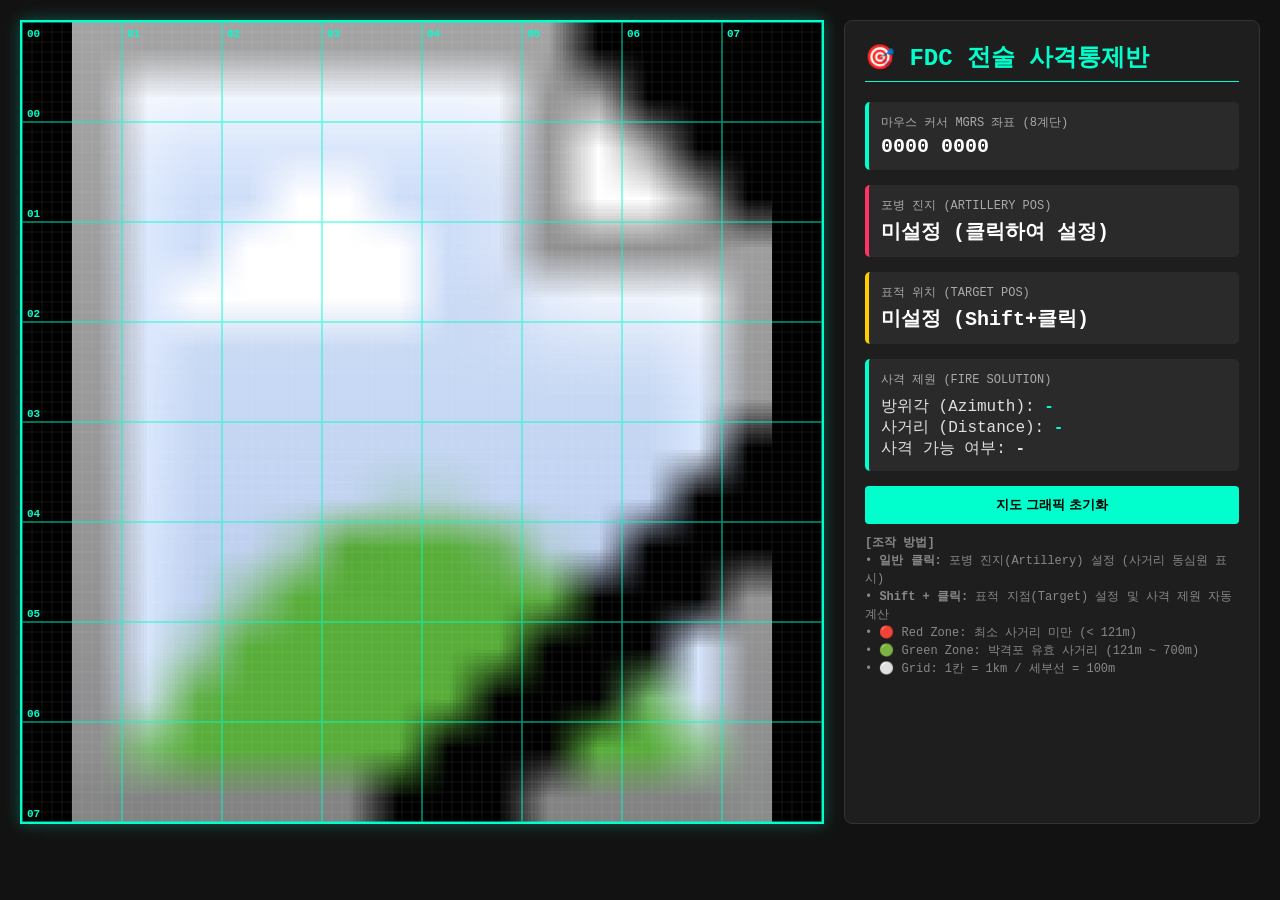
==== alg.html @ 7e111dda "Create alg.html" ====
<!DOCTYPE html>
<html lang="ko">
<head>
    <meta charset="UTF-8">
    <title>에란겔 MGRS 정밀 전술지도 (FDC / FO)</title>
    <style>
        body {
            margin: 0;
            padding: 20px;
            background-color: #121212;
            color: #e0e0e0;
            font-family: 'Consolas', 'Courier New', monospace;
            display: flex;
            gap: 20px;
        }
        #map-container {
            position: relative;
            width: 800px;
            height: 800px;
            border: 2px solid #00ffcc;
            box-shadow: 0 0 15px rgba(0, 255, 204, 0.3);
            background-color: #000;
        }
        svg {
            width: 100%;
            height: 100%;
            cursor: crosshair;
        }
        #panel {
            flex: 1;
            background: #1e1e1e;
            padding: 20px;
            border-radius: 8px;
            border: 1px solid #333;
            max-width: 400px;
        }
        h2 { color: #00ffcc; border-bottom: 1px solid #00ffcc; padding-bottom: 8px; margin-top: 0; }
        .data-box {
            background: #2a2a2a;
            padding: 12px;
            border-radius: 5px;
            margin-bottom: 15px;
            border-left: 4px solid #00ffcc;
        }
        .data-title { font-size: 12px; color: #aaa; text-transform: uppercase; }
        .data-value { font-size: 20px; font-weight: bold; color: #fff; margin-top: 4px; }
        .btn {
            background: #00ffcc;
            color: #000;
            border: none;
            padding: 10px 15px;
            font-weight: bold;
            cursor: pointer;
            width: 100%;
            border-radius: 4px;
            margin-bottom: 10px;
        }
        .btn:hover { background: #00cca3; }
        .instruction { font-size: 12px; color: #888; line-height: 1.5; }
    </style>
</head>
<body>

<div id="map-container">
    <svg id="tactical-map" viewBox="0 0 800 800" xmlns="http://www.w3.org/2000/svg">
        <!-- Background Image -->
        <image href="https://raw.githubusercontent.com/pubg/developer-assets/master/assets/maps/Erangel_Main_High_Res.png" width="800" height="800"/>

        <!-- 100m Sub-Grid (Minor) -->
        <g id="sub-grid" stroke="rgba(255, 255, 255, 0.15)" stroke-width="0.5">
            <!-- Dynamically populated or statically layered -->
        </g>

        <!-- 1km Major Grid (MGRS) -->
        <g id="major-grid" stroke="#00ffcc" stroke-width="1.5" opacity="0.6"></g>

        <!-- Labels (MGRS Axes) -->
        <g id="grid-labels" fill="#00ffcc" font-size="11" font-weight="bold"></g>

        <!-- Overlay Graphics (Mortar Ranges & Targets) -->
        <g id="artillery-layer"></g>
    </svg>
</div>

<div id="panel">
    <h2>🎯 FDC 전술 사격통제반</h2>
    
    <div class="data-box">
        <div class="data-title">마우스 커서 MGRS 좌표 (8계단)</div>
        <div class="data-value" id="cursor-mgrs">0000 0000</div>
    </div>

    <div class="data-box" style="border-left-color: #ff3366;">
        <div class="data-title">포병 진지 (Artillery Pos)</div>
        <div class="data-value" id="art-pos">미설정 (클릭하여 설정)</div>
    </div>

    <div class="data-box" style="border-left-color: #ffcc00;">
        <div class="data-title">표적 위치 (Target Pos)</div>
        <div class="data-value" id="target-pos">미설정 (Shift+클릭)</div>
    </div>

    <div class="data-box" style="border-left-color: #00ffcc;">
        <div class="data-title">사격 제원 (FIRE SOLUTION)</div>
        <div style="margin-top: 8px;">
            <div>방위각 (Azimuth): <span id="fire-azimuth" style="color:#00ffcc; font-weight:bold;">-</span></div>
            <div>사거리 (Distance): <span id="fire-dist" style="color:#00ffcc; font-weight:bold;">-</span></div>
            <div>사격 가능 여부: <span id="fire-status" style="font-weight:bold;">-</span></div>
        </div>
    </div>

    <button class="btn" onclick="resetMap()">지도 그래픽 초기화</button>

    <div class="instruction">
        <b>[조작 방법]</b><br>
        • <b>일반 클릭:</b> 포병 진지(Artillery) 설정 (사거리 동심원 표시)<br>
        • <b>Shift + 클릭:</b> 표적 지점(Target) 설정 및 사격 제원 자동 계산<br>
        • 🔴 Red Zone: 최소 사거리 미만 (< 121m)<br>
        • 🟢 Green Zone: 박격포 유효 사거리 (121m ~ 700m)<br>
        • ⚪ Grid: 1칸 = 1km / 세부선 = 100m
    </div>
</div>

<script>
    const svg = document.getElementById('tactical-map');
    const majorGrid = document.getElementById('major-grid');
    const subGrid = document.getElementById('sub-grid');
    const gridLabels = document.getElementById('grid-labels');
    const artLayer = document.getElementById('artillery-layer');

    let artPoint = null; // {x, y, mgrs}
    let targetPoint = null;

    // 1. Grid Rendering
    function initGrid() {
        // Sub-grid (100m = 10px)
        for (let i = 0; i <= 800; i += 10) {
            if (i % 100 !== 0) {
                subGrid.innerHTML += `<line x1="${i}" y1="0" x2="${i}" y2="800" />`;
                subGrid.innerHTML += `<line x1="0" y1="${i}" x2="800" y2="${i}" />`;
            }
        }

        // Major-grid (1km = 100px)
        for (let i = 0; i <= 800; i += 100) {
            majorGrid.innerHTML += `<line x1="${i}" y1="0" x2="${i}" y2="800" />`;
            majorGrid.innerHTML += `<line x1="0" y1="${i}" x2="800" y2="${i}" />`;
            
            // Labels
            let val = (i / 100).toString().padStart(2, '0');
            if (i < 800) {
                gridLabels.innerHTML += `<text x="${i + 5}" y="15">${val}</text>`;
                gridLabels.innerHTML += `<text x="5" y="${i + 95}">${val}</text>`;
            }
        }
    }

    // 2. Coordinate Conversion (Pixel to MGRS 8-digit)
    function pxToMGRS(x, y) {
        // 800px = 8000m -> 1px = 10m
        let easting = Math.floor(x * 10).toString().padStart(4, '0');
        // SVG Y is top-down, MGRS Y is bottom-up
        let northing = Math.floor((800 - y) * 10).toString().padStart(4, '0');
        return `${easting} ${northing}`;
    }

    // Mouse Move Event
    svg.addEventListener('mousemove', (e) => {
        const rect = svg.getBoundingClientRect();
        const x = (e.clientX - rect.left) * (800 / rect.width);
        const y = (e.clientY - rect.top) * (800 / rect.height);
        document.getElementById('cursor-mgrs').innerText = pxToMGRS(x, y);
    });

    // Click Event
    svg.addEventListener('click', (e) => {
        const rect = svg.getBoundingClientRect();
        const x = (e.clientX - rect.left) * (800 / rect.width);
        const y = (e.clientY - rect.top) * (800 / rect.height);

        if (e.shiftKey) {
            // Set Target
            targetPoint = { x, y, mgrs: pxToMGRS(x, y) };
            document.getElementById('target-pos').innerText = targetPoint.mgrs;
        } else {
            // Set Artillery
            artPoint = { x, y, mgrs: pxToMGRS(x, y) };
            document.getElementById('art-pos').innerText = artPoint.mgrs;
        }
        updateGraphics();
    });

    // Render Artillery Range & Fire Solution
    function updateGraphics() {
        artLayer.innerHTML = '';

        if (artPoint) {
            // Min Range (121m = 12.1px)
            artLayer.innerHTML += `<circle cx="${artPoint.x}" cy="${artPoint.y}" r="12.1" fill="rgba(255, 0, 0, 0.2)" stroke="red" stroke-width="1"/>`;
            // Max Range (700m = 70px)
            artLayer.innerHTML += `<circle cx="${artPoint.x}" cy="${artPoint.y}" r="70" fill="rgba(0, 255, 204, 0.1)" stroke="#00ffcc" stroke-width="1.5" stroke-dasharray="4,4"/>`;
            // Pos Marker
            artLayer.innerHTML += `<circle cx="${artPoint.x}" cy="${artPoint.y}" r="4" fill="#ff3366"/>`;
        }

        if (targetPoint) {
            artLayer.innerHTML += `<circle cx="${targetPoint.x}" cy="${targetPoint.y}" r="4" fill="#ffcc00"/>`;
        }

        if (artPoint && targetPoint) {
            // Line
            artLayer.innerHTML += `<line x1="${artPoint.x}" y1="${artPoint.y}" x2="${targetPoint.x}" y2="${targetPoint.y}" stroke="#ffcc00" stroke-width="1.5"/>`;

            // Calculate Distance and Azimuth
            let dx = (targetPoint.x - artPoint.x) * 10; // in meters
            let dy = (artPoint.y - targetPoint.y) * 10; // in meters (y inverted)

            let dist = Math.sqrt(dx * dx + dy * dy);
            let angle = Math.atan2(dx, dy) * (180 / Math.PI);
            if (angle < 0) angle += 360;

            document.getElementById('fire-azimuth').innerText = `${angle.toFixed(1)}°`;
            document.getElementById('fire-dist').innerText = `${dist.toFixed(0)}m`;

            let statusEle = document.getElementById('fire-status');
            if (dist < 121) {
                statusEle.innerText = "❌ 사거리 미달 (121m 미만)";
                statusEle.style.color = "red";
            } else if (dist > 700) {
                statusEle.innerText = "❌ 사거리 초과 (700m 초과)";
                statusEle.style.color = "red";
            } else {
                statusEle.innerText = "✅ 사격 가능 (IN RANGE)";
                statusEle.style.color = "#00ffcc";
            }
        }
    }

    function resetMap() {
        artPoint = null;
        targetPoint = null;
        artLayer.innerHTML = '';
        document.getElementById('art-pos').innerText = "미설정 (클릭하여 설정)";
        document.getElementById('target-pos').innerText = "미설정 (Shift+클릭)";
        document.getElementById('fire-azimuth').innerText = "-";
        document.getElementById('fire-dist').innerText = "-";
        document.getElementById('fire-status').innerText = "-";
    }

    initGrid();
</script>
</body>
</html>
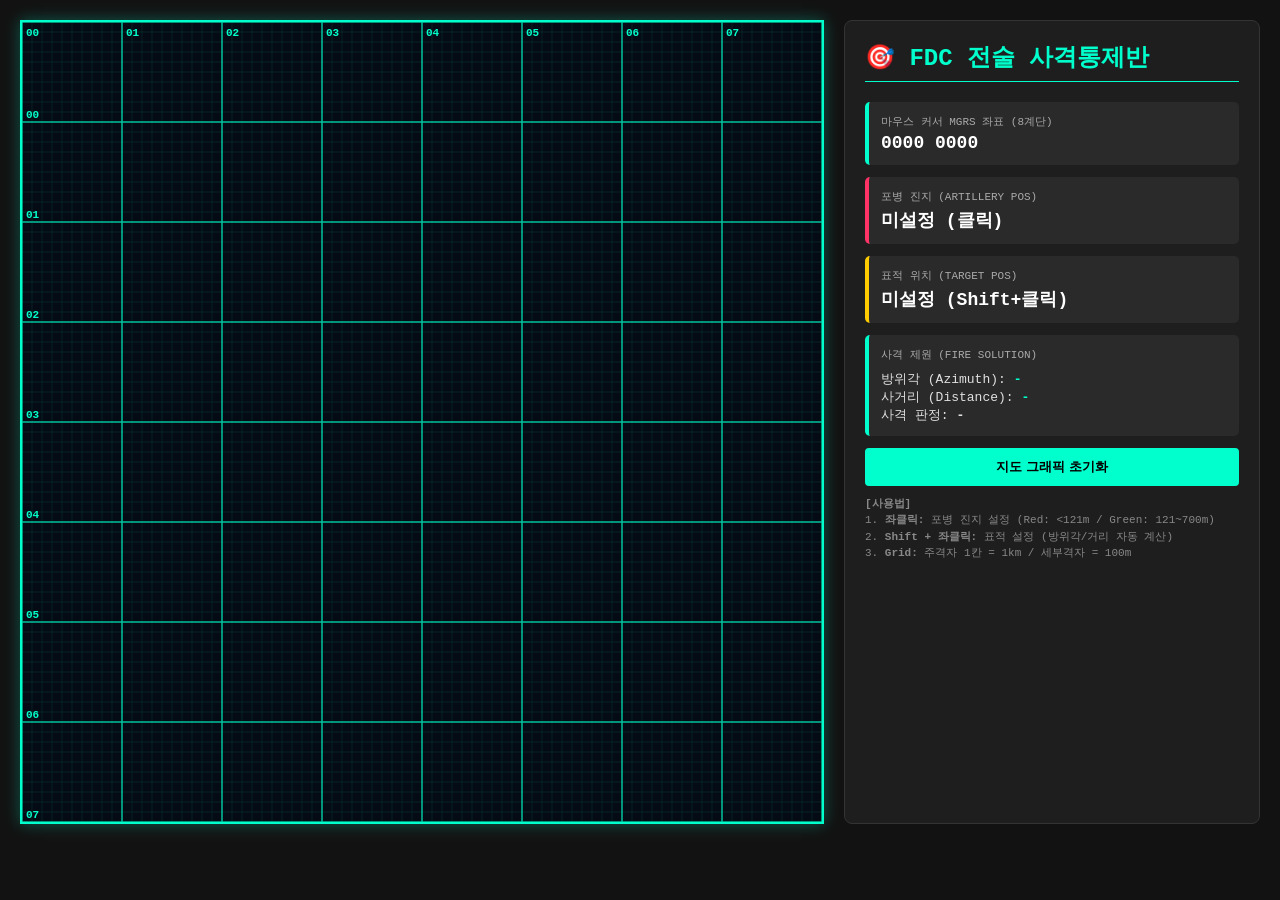
==== commit c5c3f058: "Update alg.html" ====
--- a/alg.html
+++ b/alg.html
@@ -19,7 +19,7 @@
             height: 800px;
             border: 2px solid #00ffcc;
             box-shadow: 0 0 15px rgba(0, 255, 204, 0.3);
-            background-color: #000;
+            background-color: #050b14;
         }
         svg {
             width: 100%;
@@ -39,11 +39,11 @@
             background: #2a2a2a;
             padding: 12px;
             border-radius: 5px;
-            margin-bottom: 15px;
+            margin-bottom: 12px;
             border-left: 4px solid #00ffcc;
         }
-        .data-title { font-size: 12px; color: #aaa; text-transform: uppercase; }
-        .data-value { font-size: 20px; font-weight: bold; color: #fff; margin-top: 4px; }
+        .data-title { font-size: 11px; color: #aaa; text-transform: uppercase; }
+        .data-value { font-size: 18px; font-weight: bold; color: #fff; margin-top: 4px; }
         .btn {
             background: #00ffcc;
             color: #000;
@@ -56,23 +56,21 @@
             margin-bottom: 10px;
         }
         .btn:hover { background: #00cca3; }
-        .instruction { font-size: 12px; color: #888; line-height: 1.5; }
+        .instruction { font-size: 11px; color: #888; line-height: 1.5; }
     </style>
 </head>
 <body>
 
 <div id="map-container">
     <svg id="tactical-map" viewBox="0 0 800 800" xmlns="http://www.w3.org/2000/svg">
-        <!-- Background Image -->
-        <image href="https://raw.githubusercontent.com/pubg/developer-assets/master/assets/maps/Erangel_Main_High_Res.png" width="800" height="800"/>
+        <!-- Direct High-Res Image Link -->
+        <image id="map-bg" href="https://i.namu.wiki/i/f6asAE-P2PFd6mjvkf4CsiHL124RyIB_GQGpdx5ji2eDI76JdxanQFujfTbrmp_6bkreEaMmOYPs2eShzTc8Fm5RllnZkVIzFEafrcjRE25VPxr7o76OiceMLHmypetDL50Q7qf6E-73jv4fs2tRjw.webp" width="800" height="800" preserveAspectRatio="none"/>
 
         <!-- 100m Sub-Grid (Minor) -->
-        <g id="sub-grid" stroke="rgba(255, 255, 255, 0.15)" stroke-width="0.5">
-            <!-- Dynamically populated or statically layered -->
-        </g>
+        <g id="sub-grid" stroke="rgba(0, 255, 204, 0.18)" stroke-width="0.5"></g>
 
         <!-- 1km Major Grid (MGRS) -->
-        <g id="major-grid" stroke="#00ffcc" stroke-width="1.5" opacity="0.6"></g>
+        <g id="major-grid" stroke="#00ffcc" stroke-width="1.5" opacity="0.75"></g>
 
         <!-- Labels (MGRS Axes) -->
         <g id="grid-labels" fill="#00ffcc" font-size="11" font-weight="bold"></g>
@@ -84,7 +82,7 @@
 
 <div id="panel">
     <h2>🎯 FDC 전술 사격통제반</h2>
-    
+
     <div class="data-box">
         <div class="data-title">마우스 커서 MGRS 좌표 (8계단)</div>
         <div class="data-value" id="cursor-mgrs">0000 0000</div>
@@ -92,7 +90,7 @@
 
     <div class="data-box" style="border-left-color: #ff3366;">
         <div class="data-title">포병 진지 (Artillery Pos)</div>
-        <div class="data-value" id="art-pos">미설정 (클릭하여 설정)</div>
+        <div class="data-value" id="art-pos">미설정 (클릭)</div>
     </div>
 
     <div class="data-box" style="border-left-color: #ffcc00;">
@@ -102,22 +100,20 @@
 
     <div class="data-box" style="border-left-color: #00ffcc;">
         <div class="data-title">사격 제원 (FIRE SOLUTION)</div>
-        <div style="margin-top: 8px;">
+        <div style="margin-top: 8px; font-size: 13px;">
             <div>방위각 (Azimuth): <span id="fire-azimuth" style="color:#00ffcc; font-weight:bold;">-</span></div>
             <div>사거리 (Distance): <span id="fire-dist" style="color:#00ffcc; font-weight:bold;">-</span></div>
-            <div>사격 가능 여부: <span id="fire-status" style="font-weight:bold;">-</span></div>
+            <div>사격 판정: <span id="fire-status" style="font-weight:bold;">-</span></div>
         </div>
     </div>
 
     <button class="btn" onclick="resetMap()">지도 그래픽 초기화</button>
 
     <div class="instruction">
-        <b>[조작 방법]</b><br>
-        • <b>일반 클릭:</b> 포병 진지(Artillery) 설정 (사거리 동심원 표시)<br>
-        • <b>Shift + 클릭:</b> 표적 지점(Target) 설정 및 사격 제원 자동 계산<br>
-        • 🔴 Red Zone: 최소 사거리 미만 (< 121m)<br>
-        • 🟢 Green Zone: 박격포 유효 사거리 (121m ~ 700m)<br>
-        • ⚪ Grid: 1칸 = 1km / 세부선 = 100m
+        <b>[사용법]</b><br>
+        1. <b>좌클릭:</b> 포병 진지 설정 (Red: <121m / Green: 121~700m)<br>
+        2. <b>Shift + 좌클릭:</b> 표적 설정 (방위각/거리 자동 계산)<br>
+        3. <b>Grid:</b> 주격자 1칸 = 1km / 세부격자 = 100m
     </div>
 </div>
 
@@ -128,43 +124,45 @@
     const gridLabels = document.getElementById('grid-labels');
     const artLayer = document.getElementById('artillery-layer');
 
-    let artPoint = null; // {x, y, mgrs}
+    let artPoint = null;
     let targetPoint = null;
 
-    // 1. Grid Rendering
+    // Grid Rendering
     function initGrid() {
+        let subHtml = '';
+        let majorHtml = '';
+        let labelHtml = '';
+
         // Sub-grid (100m = 10px)
         for (let i = 0; i <= 800; i += 10) {
             if (i % 100 !== 0) {
-                subGrid.innerHTML += `<line x1="${i}" y1="0" x2="${i}" y2="800" />`;
-                subGrid.innerHTML += `<line x1="0" y1="${i}" x2="800" y2="${i}" />`;
+                subHtml += `<line x1="${i}" y1="0" x2="${i}" y2="800" />`;
+                subHtml += `<line x1="0" y1="${i}" x2="800" y2="${i}" />`;
             }
         }
+        subGrid.innerHTML = subHtml;
 
         // Major-grid (1km = 100px)
         for (let i = 0; i <= 800; i += 100) {
-            majorGrid.innerHTML += `<line x1="${i}" y1="0" x2="${i}" y2="800" />`;
-            majorGrid.innerHTML += `<line x1="0" y1="${i}" x2="800" y2="${i}" />`;
+            majorHtml += `<line x1="${i}" y1="0" x2="${i}" y2="800" />`;
+            majorHtml += `<line x1="0" y1="${i}" x2="800" y2="${i}" />`;
             
-            // Labels
             let val = (i / 100).toString().padStart(2, '0');
             if (i < 800) {
-                gridLabels.innerHTML += `<text x="${i + 5}" y="15">${val}</text>`;
-                gridLabels.innerHTML += `<text x="5" y="${i + 95}">${val}</text>`;
+                labelHtml += `<text x="${i + 4}" y="14">${val}</text>`;
+                labelHtml += `<text x="4" y="${i + 96}">${val}</text>`;
             }
         }
-    }
-
-    // 2. Coordinate Conversion (Pixel to MGRS 8-digit)
+        majorGrid.innerHTML = majorHtml;
+        gridLabels.innerHTML = labelHtml;
+    }
+
     function pxToMGRS(x, y) {
-        // 800px = 8000m -> 1px = 10m
         let easting = Math.floor(x * 10).toString().padStart(4, '0');
-        // SVG Y is top-down, MGRS Y is bottom-up
         let northing = Math.floor((800 - y) * 10).toString().padStart(4, '0');
         return `${easting} ${northing}`;
     }
 
-    // Mouse Move Event
     svg.addEventListener('mousemove', (e) => {
         const rect = svg.getBoundingClientRect();
         const x = (e.clientX - rect.left) * (800 / rect.width);
@@ -172,48 +170,42 @@
         document.getElementById('cursor-mgrs').innerText = pxToMGRS(x, y);
     });
 
-    // Click Event
     svg.addEventListener('click', (e) => {
         const rect = svg.getBoundingClientRect();
         const x = (e.clientX - rect.left) * (800 / rect.width);
         const y = (e.clientY - rect.top) * (800 / rect.height);
 
         if (e.shiftKey) {
-            // Set Target
             targetPoint = { x, y, mgrs: pxToMGRS(x, y) };
             document.getElementById('target-pos').innerText = targetPoint.mgrs;
         } else {
-            // Set Artillery
             artPoint = { x, y, mgrs: pxToMGRS(x, y) };
             document.getElementById('art-pos').innerText = artPoint.mgrs;
         }
         updateGraphics();
     });
 
-    // Render Artillery Range & Fire Solution
     function updateGraphics() {
-        artLayer.innerHTML = '';
+        let html = '';
 
         if (artPoint) {
-            // Min Range (121m = 12.1px)
-            artLayer.innerHTML += `<circle cx="${artPoint.x}" cy="${artPoint.y}" r="12.1" fill="rgba(255, 0, 0, 0.2)" stroke="red" stroke-width="1"/>`;
-            // Max Range (700m = 70px)
-            artLayer.innerHTML += `<circle cx="${artPoint.x}" cy="${artPoint.y}" r="70" fill="rgba(0, 255, 204, 0.1)" stroke="#00ffcc" stroke-width="1.5" stroke-dasharray="4,4"/>`;
-            // Pos Marker
-            artLayer.innerHTML += `<circle cx="${artPoint.x}" cy="${artPoint.y}" r="4" fill="#ff3366"/>`;
+            // 최소 사거리 121m = 12.1px
+            html += `<circle cx="${artPoint.x}" cy="${artPoint.y}" r="12.1" fill="rgba(255, 0, 0, 0.25)" stroke="red" stroke-width="1.5"/>`;
+            // 최대 사거리 700m = 70px
+            html += `<circle cx="${artPoint.x}" cy="${artPoint.y}" r="70" fill="rgba(0, 255, 204, 0.12)" stroke="#00ffcc" stroke-width="1.5" stroke-dasharray="4,4"/>`;
+            // 포병 마커
+            html += `<circle cx="${artPoint.x}" cy="${artPoint.y}" r="5" fill="#ff3366" stroke="#fff" stroke-width="1"/>`;
         }
 
         if (targetPoint) {
-            artLayer.innerHTML += `<circle cx="${targetPoint.x}" cy="${targetPoint.y}" r="4" fill="#ffcc00"/>`;
+            html += `<circle cx="${targetPoint.x}" cy="${targetPoint.y}" r="5" fill="#ffcc00" stroke="#fff" stroke-width="1"/>`;
         }
 
         if (artPoint && targetPoint) {
-            // Line
-            artLayer.innerHTML += `<line x1="${artPoint.x}" y1="${artPoint.y}" x2="${targetPoint.x}" y2="${targetPoint.y}" stroke="#ffcc00" stroke-width="1.5"/>`;
-
-            // Calculate Distance and Azimuth
-            let dx = (targetPoint.x - artPoint.x) * 10; // in meters
-            let dy = (artPoint.y - targetPoint.y) * 10; // in meters (y inverted)
+            html += `<line x1="${artPoint.x}" y1="${artPoint.y}" x2="${targetPoint.x}" y2="${targetPoint.y}" stroke="#ffcc00" stroke-width="2" stroke-dasharray="2,2"/>`;
+
+            let dx = (targetPoint.x - artPoint.x) * 10;
+            let dy = (artPoint.y - targetPoint.y) * 10;
 
             let dist = Math.sqrt(dx * dx + dy * dy);
             let angle = Math.atan2(dx, dy) * (180 / Math.PI);
@@ -224,23 +216,25 @@
 
             let statusEle = document.getElementById('fire-status');
             if (dist < 121) {
-                statusEle.innerText = "❌ 사거리 미달 (121m 미만)";
-                statusEle.style.color = "red";
+                statusEle.innerText = "❌ 사거리 미달 (< 121m)";
+                statusEle.style.color = "#ff4444";
             } else if (dist > 700) {
-                statusEle.innerText = "❌ 사거리 초과 (700m 초과)";
-                statusEle.style.color = "red";
+                statusEle.innerText = "❌ 사거리 초과 (> 700m)";
+                statusEle.style.color = "#ff4444";
             } else {
                 statusEle.innerText = "✅ 사격 가능 (IN RANGE)";
                 statusEle.style.color = "#00ffcc";
             }
         }
+
+        artLayer.innerHTML = html;
     }
 
     function resetMap() {
         artPoint = null;
         targetPoint = null;
         artLayer.innerHTML = '';
-        document.getElementById('art-pos').innerText = "미설정 (클릭하여 설정)";
+        document.getElementById('art-pos').innerText = "미설정 (클릭)";
         document.getElementById('target-pos').innerText = "미설정 (Shift+클릭)";
         document.getElementById('fire-azimuth').innerText = "-";
         document.getElementById('fire-dist').innerText = "-";
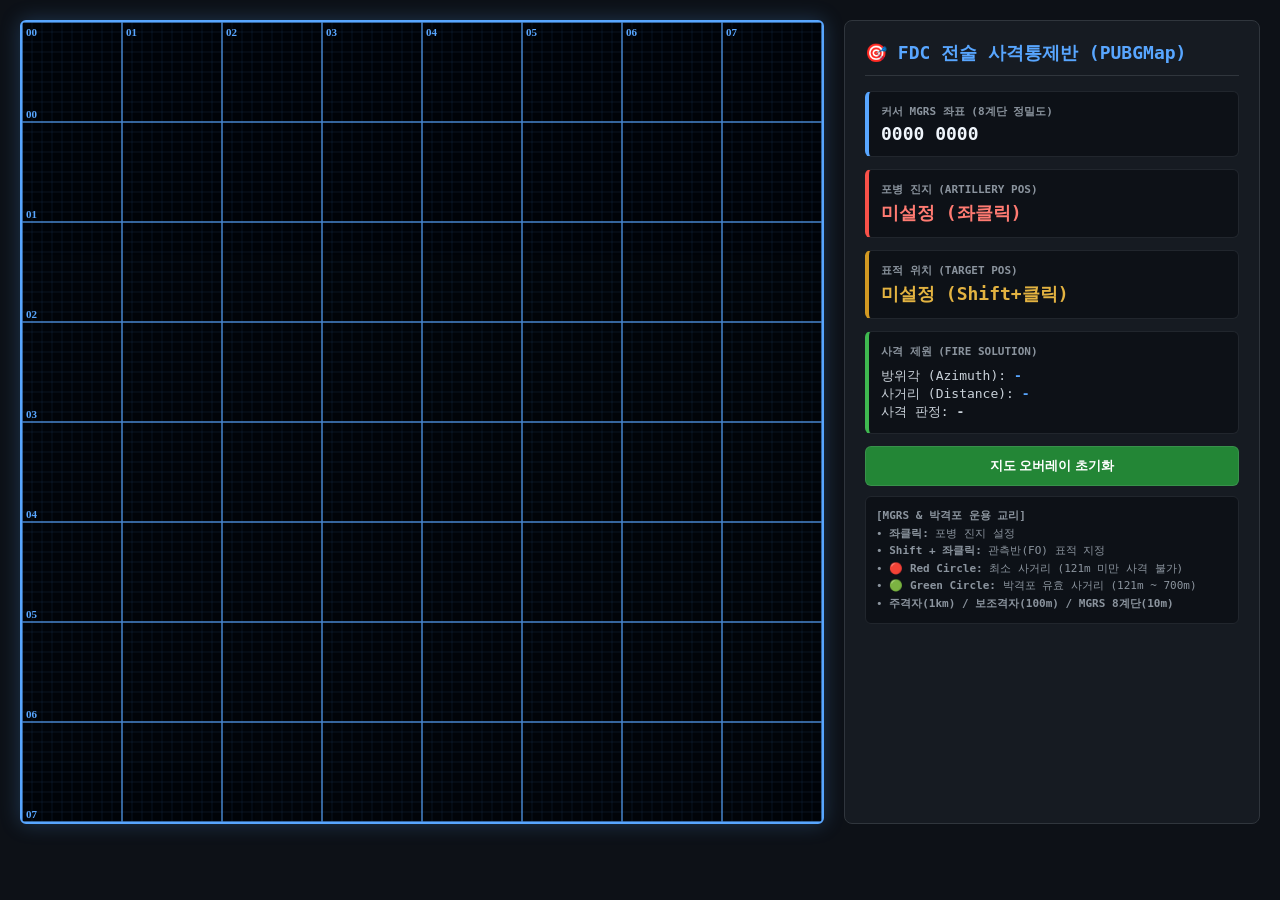
==== commit 46f3de8d: "Update alg.html" ====
--- a/alg.html
+++ b/alg.html
@@ -2,14 +2,14 @@
 <html lang="ko">
 <head>
     <meta charset="UTF-8">
-    <title>에란겔 MGRS 정밀 전술지도 (FDC / FO)</title>
+    <title>에란겔 PUBGMap 연동 MGRS 정밀 전술지도</title>
     <style>
         body {
             margin: 0;
             padding: 20px;
-            background-color: #121212;
-            color: #e0e0e0;
-            font-family: 'Consolas', 'Courier New', monospace;
+            background-color: #0d1117;
+            color: #c9d1d9;
+            font-family: 'Segoe UI', 'Consolas', monospace;
             display: flex;
             gap: 20px;
         }
@@ -17,9 +17,11 @@
             position: relative;
             width: 800px;
             height: 800px;
-            border: 2px solid #00ffcc;
-            box-shadow: 0 0 15px rgba(0, 255, 204, 0.3);
-            background-color: #050b14;
+            border: 2px solid #58a6ff;
+            box-shadow: 0 0 20px rgba(88, 166, 255, 0.25);
+            background-color: #010409;
+            overflow: hidden;
+            border-radius: 6px;
         }
         svg {
             width: 100%;
@@ -28,92 +30,98 @@
         }
         #panel {
             flex: 1;
-            background: #1e1e1e;
+            background: #161b22;
             padding: 20px;
             border-radius: 8px;
-            border: 1px solid #333;
-            max-width: 400px;
-        }
-        h2 { color: #00ffcc; border-bottom: 1px solid #00ffcc; padding-bottom: 8px; margin-top: 0; }
+            border: 1px solid #30363d;
+            max-width: 380px;
+        }
+        h2 { color: #58a6ff; border-bottom: 1px solid #30363d; padding-bottom: 10px; margin-top: 0; font-size: 18px; }
         .data-box {
-            background: #2a2a2a;
+            background: #0d1117;
             padding: 12px;
-            border-radius: 5px;
+            border-radius: 6px;
             margin-bottom: 12px;
-            border-left: 4px solid #00ffcc;
-        }
-        .data-title { font-size: 11px; color: #aaa; text-transform: uppercase; }
-        .data-value { font-size: 18px; font-weight: bold; color: #fff; margin-top: 4px; }
+            border-left: 4px solid #58a6ff;
+            border-top: 1px solid #21262d;
+            border-right: 1px solid #21262d;
+            border-bottom: 1px solid #21262d;
+        }
+        .data-title { font-size: 11px; color: #8b949e; text-transform: uppercase; font-weight: bold; }
+        .data-value { font-size: 18px; font-weight: bold; color: #f0f6fc; margin-top: 4px; font-family: 'Consolas', monospace; }
         .btn {
-            background: #00ffcc;
-            color: #000;
-            border: none;
+            background: #238636;
+            color: #ffffff;
+            border: 1px solid rgba(240,246,252,0.1);
             padding: 10px 15px;
             font-weight: bold;
             cursor: pointer;
             width: 100%;
-            border-radius: 4px;
+            border-radius: 6px;
             margin-bottom: 10px;
-        }
-        .btn:hover { background: #00cca3; }
-        .instruction { font-size: 11px; color: #888; line-height: 1.5; }
+            transition: 0.2s;
+        }
+        .btn:hover { background: #2ea043; }
+        .instruction { font-size: 11px; color: #8b949e; line-height: 1.6; background: #0d1117; padding: 10px; border-radius: 6px; border: 1px solid #21262d; }
     </style>
 </head>
 <body>
 
 <div id="map-container">
     <svg id="tactical-map" viewBox="0 0 800 800" xmlns="http://www.w3.org/2000/svg">
-        <!-- Direct High-Res Image Link -->
+        <!-- PUBGMap 기반 에란겔 고해상도 지형 오버레이 -->
         <image id="map-bg" href="https://i.namu.wiki/i/f6asAE-P2PFd6mjvkf4CsiHL124RyIB_GQGpdx5ji2eDI76JdxanQFujfTbrmp_6bkreEaMmOYPs2eShzTc8Fm5RllnZkVIzFEafrcjRE25VPxr7o76OiceMLHmypetDL50Q7qf6E-73jv4fs2tRjw.webp" width="800" height="800" preserveAspectRatio="none"/>
 
-        <!-- 100m Sub-Grid (Minor) -->
-        <g id="sub-grid" stroke="rgba(0, 255, 204, 0.18)" stroke-width="0.5"></g>
-
-        <!-- 1km Major Grid (MGRS) -->
-        <g id="major-grid" stroke="#00ffcc" stroke-width="1.5" opacity="0.75"></g>
-
-        <!-- Labels (MGRS Axes) -->
-        <g id="grid-labels" fill="#00ffcc" font-size="11" font-weight="bold"></g>
-
-        <!-- Overlay Graphics (Mortar Ranges & Targets) -->
+        <!-- 100m Sub-Grid (Minor Grid) -->
+        <g id="sub-grid" stroke="rgba(88, 166, 255, 0.2)" stroke-width="0.5"></g>
+
+        <!-- 1km Major Grid (MGRS Primary) -->
+        <g id="major-grid" stroke="#58a6ff" stroke-width="1.5" opacity="0.8"></g>
+
+        <!-- MGRS 축 라벨 (00~07) -->
+        <g id="grid-labels" fill="#58a6ff" font-size="11" font-weight="bold" font-family="Consolas"></g>
+
+        <!-- 포병 사격 계산 그래픽 레이어 -->
         <g id="artillery-layer"></g>
     </svg>
 </div>
 
 <div id="panel">
-    <h2>🎯 FDC 전술 사격통제반</h2>
+    <h2>🎯 FDC 전술 사격통제반 (PUBGMap)</h2>
 
     <div class="data-box">
-        <div class="data-title">마우스 커서 MGRS 좌표 (8계단)</div>
+        <div class="data-title">커서 MGRS 좌표 (8계단 정밀도)</div>
         <div class="data-value" id="cursor-mgrs">0000 0000</div>
     </div>
 
-    <div class="data-box" style="border-left-color: #ff3366;">
-        <div class="data-title">포병 진지 (Artillery Pos)</div>
-        <div class="data-value" id="art-pos">미설정 (클릭)</div>
-    </div>
-
-    <div class="data-box" style="border-left-color: #ffcc00;">
-        <div class="data-title">표적 위치 (Target Pos)</div>
-        <div class="data-value" id="target-pos">미설정 (Shift+클릭)</div>
-    </div>
-
-    <div class="data-box" style="border-left-color: #00ffcc;">
+    <div class="data-box" style="border-left-color: #f85149;">
+        <div class="data-title">포병 진지 (ARTILLERY POS)</div>
+        <div class="data-value" id="art-pos" style="color: #ff7b72;">미설정 (좌클릭)</div>
+    </div>
+
+    <div class="data-box" style="border-left-color: #d29922;">
+        <div class="data-title">표적 위치 (TARGET POS)</div>
+        <div class="data-value" id="target-pos" style="color: #e3b341;">미설정 (Shift+클릭)</div>
+    </div>
+
+    <div class="data-box" style="border-left-color: #3fb950;">
         <div class="data-title">사격 제원 (FIRE SOLUTION)</div>
-        <div style="margin-top: 8px; font-size: 13px;">
-            <div>방위각 (Azimuth): <span id="fire-azimuth" style="color:#00ffcc; font-weight:bold;">-</span></div>
-            <div>사거리 (Distance): <span id="fire-dist" style="color:#00ffcc; font-weight:bold;">-</span></div>
+        <div style="margin-top: 8px; font-size: 13px; font-family: 'Consolas', monospace;">
+            <div>방위각 (Azimuth): <span id="fire-azimuth" style="color:#58a6ff; font-weight:bold;">-</span></div>
+            <div>사거리 (Distance): <span id="fire-dist" style="color:#58a6ff; font-weight:bold;">-</span></div>
             <div>사격 판정: <span id="fire-status" style="font-weight:bold;">-</span></div>
         </div>
     </div>
 
-    <button class="btn" onclick="resetMap()">지도 그래픽 초기화</button>
+    <button class="btn" onclick="resetMap()">지도 오버레이 초기화</button>
 
     <div class="instruction">
-        <b>[사용법]</b><br>
-        1. <b>좌클릭:</b> 포병 진지 설정 (Red: <121m / Green: 121~700m)<br>
-        2. <b>Shift + 좌클릭:</b> 표적 설정 (방위각/거리 자동 계산)<br>
-        3. <b>Grid:</b> 주격자 1칸 = 1km / 세부격자 = 100m
+        <b>[MGRS & 박격포 운용 교리]</b><br>
+        • <b>좌클릭:</b> 포병 진지 설정<br>
+        • <b>Shift + 좌클릭:</b> 관측반(FO) 표적 지정<br>
+        • 🔴 <b>Red Circle:</b> 최소 사거리 (121m 미만 사격 불가)<br>
+        • 🟢 <b>Green Circle:</b> 박격포 유효 사거리 (121m ~ 700m)<br>
+        • <b>주격자(1km) / 보조격자(100m) / MGRS 8계단(10m)</b>
     </div>
 </div>
 
@@ -127,13 +135,13 @@
     let artPoint = null;
     let targetPoint = null;
 
-    // Grid Rendering
+    // 1km 및 100m 격자망 생성
     function initGrid() {
         let subHtml = '';
         let majorHtml = '';
         let labelHtml = '';
 
-        // Sub-grid (100m = 10px)
+        // 100m 격자 (10px 단위)
         for (let i = 0; i <= 800; i += 10) {
             if (i % 100 !== 0) {
                 subHtml += `<line x1="${i}" y1="0" x2="${i}" y2="800" />`;
@@ -142,7 +150,7 @@
         }
         subGrid.innerHTML = subHtml;
 
-        // Major-grid (1km = 100px)
+        // 1km 주격자 (100px 단위)
         for (let i = 0; i <= 800; i += 100) {
             majorHtml += `<line x1="${i}" y1="0" x2="${i}" y2="800" />`;
             majorHtml += `<line x1="0" y1="${i}" x2="800" y2="${i}" />`;
@@ -157,6 +165,7 @@
         gridLabels.innerHTML = labelHtml;
     }
 
+    // 픽셀 좌표 -> MGRS 8계단 변환 (우상탄 교리 적용)
     function pxToMGRS(x, y) {
         let easting = Math.floor(x * 10).toString().padStart(4, '0');
         let northing = Math.floor((800 - y) * 10).toString().padStart(4, '0');
@@ -190,22 +199,22 @@
 
         if (artPoint) {
             // 최소 사거리 121m = 12.1px
-            html += `<circle cx="${artPoint.x}" cy="${artPoint.y}" r="12.1" fill="rgba(255, 0, 0, 0.25)" stroke="red" stroke-width="1.5"/>`;
+            html += `<circle cx="${artPoint.x}" cy="${artPoint.y}" r="12.1" fill="rgba(248, 81, 73, 0.25)" stroke="#f85149" stroke-width="1.5"/>`;
             // 최대 사거리 700m = 70px
-            html += `<circle cx="${artPoint.x}" cy="${artPoint.y}" r="70" fill="rgba(0, 255, 204, 0.12)" stroke="#00ffcc" stroke-width="1.5" stroke-dasharray="4,4"/>`;
+            html += `<circle cx="${artPoint.x}" cy="${artPoint.y}" r="70" fill="rgba(56, 139, 253, 0.12)" stroke="#58a6ff" stroke-width="1.5" stroke-dasharray="4,4"/>`;
             // 포병 마커
-            html += `<circle cx="${artPoint.x}" cy="${artPoint.y}" r="5" fill="#ff3366" stroke="#fff" stroke-width="1"/>`;
+            html += `<circle cx="${artPoint.x}" cy="${artPoint.y}" r="5" fill="#f85149" stroke="#ffffff" stroke-width="1.5"/>`;
         }
 
         if (targetPoint) {
-            html += `<circle cx="${targetPoint.x}" cy="${targetPoint.y}" r="5" fill="#ffcc00" stroke="#fff" stroke-width="1"/>`;
+            html += `<circle cx="${targetPoint.x}" cy="${targetPoint.y}" r="5" fill="#d29922" stroke="#ffffff" stroke-width="1.5"/>`;
         }
 
         if (artPoint && targetPoint) {
-            html += `<line x1="${artPoint.x}" y1="${artPoint.y}" x2="${targetPoint.x}" y2="${targetPoint.y}" stroke="#ffcc00" stroke-width="2" stroke-dasharray="2,2"/>`;
+            html += `<line x1="${artPoint.x}" y1="${artPoint.y}" x2="${targetPoint.x}" y2="${targetPoint.y}" stroke="#d29922" stroke-width="2" stroke-dasharray="3,3"/>`;
 
             let dx = (targetPoint.x - artPoint.x) * 10;
-            let dy = (artPoint.y - targetPoint.y) * 10;
+            let dy = (artPoint.y - targetPoint.y) * 10; // SVG Y축 반전 보정
 
             let dist = Math.sqrt(dx * dx + dy * dy);
             let angle = Math.atan2(dx, dy) * (180 / Math.PI);
@@ -217,13 +226,13 @@
             let statusEle = document.getElementById('fire-status');
             if (dist < 121) {
                 statusEle.innerText = "❌ 사거리 미달 (< 121m)";
-                statusEle.style.color = "#ff4444";
+                statusEle.style.color = "#f85149";
             } else if (dist > 700) {
                 statusEle.innerText = "❌ 사거리 초과 (> 700m)";
-                statusEle.style.color = "#ff4444";
+                statusEle.style.color = "#f85149";
             } else {
                 statusEle.innerText = "✅ 사격 가능 (IN RANGE)";
-                statusEle.style.color = "#00ffcc";
+                statusEle.style.color = "#3fb950";
             }
         }
 
@@ -234,7 +243,7 @@
         artPoint = null;
         targetPoint = null;
         artLayer.innerHTML = '';
-        document.getElementById('art-pos').innerText = "미설정 (클릭)";
+        document.getElementById('art-pos').innerText = "미설정 (좌클릭)";
         document.getElementById('target-pos').innerText = "미설정 (Shift+클릭)";
         document.getElementById('fire-azimuth').innerText = "-";
         document.getElementById('fire-dist').innerText = "-";
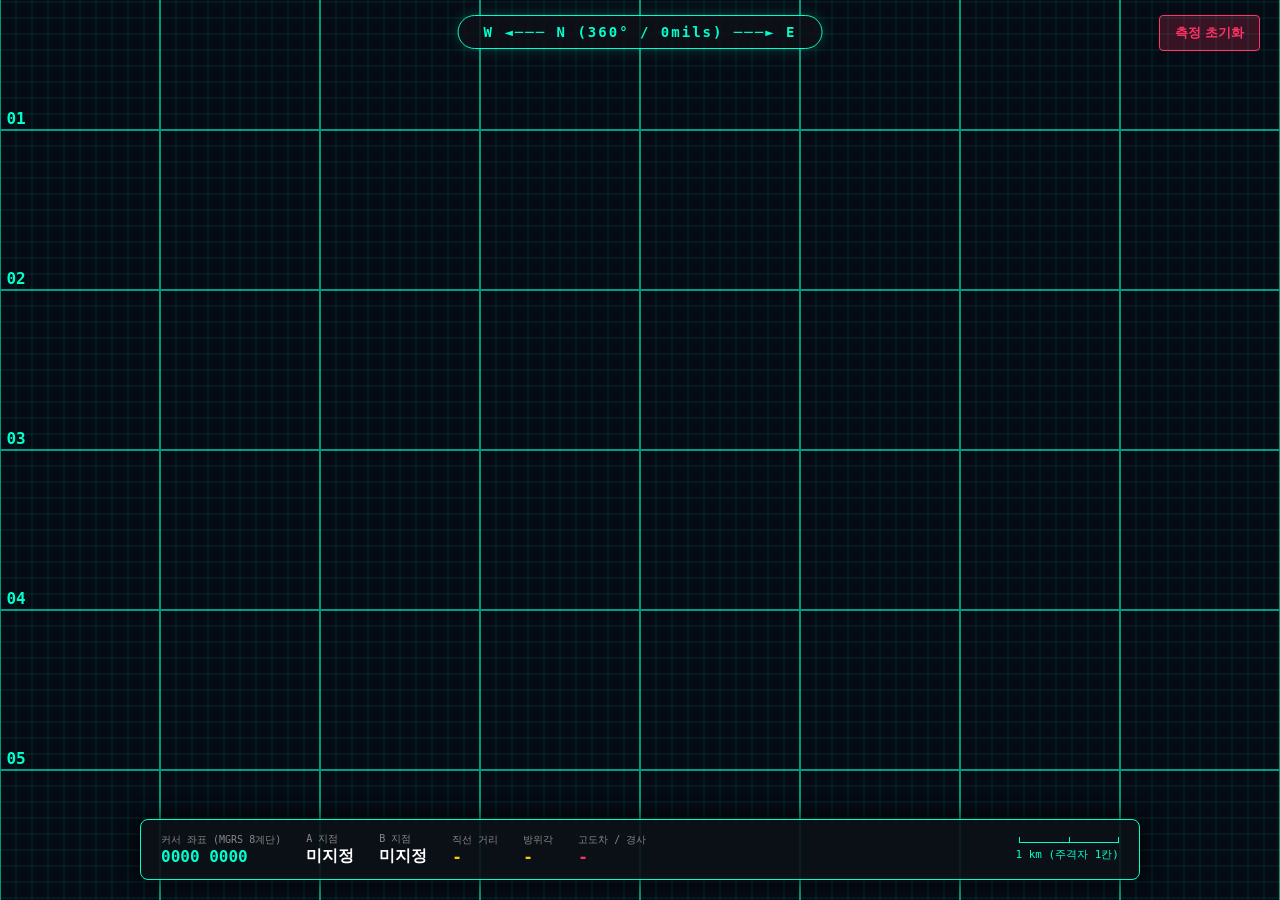
==== commit 6656ab59: "Update alg.html" ====
--- a/alg.html
+++ b/alg.html
@@ -2,126 +2,151 @@
 <html lang="ko">
 <head>
     <meta charset="UTF-8">
-    <title>에란겔 PUBGMap 연동 MGRS 정밀 전술지도</title>
+    <title>에란겔 Full-Screen 전술 측량 지도</title>
     <style>
-        body {
-            margin: 0;
-            padding: 20px;
-            background-color: #0d1117;
-            color: #c9d1d9;
-            font-family: 'Segoe UI', 'Consolas', monospace;
-            display: flex;
-            gap: 20px;
-        }
+        * { box-sizing: border-box; margin: 0; padding: 0; }
+        body, html {
+            width: 100%; height: 100%;
+            overflow: hidden;
+            background-color: #050b14;
+            font-family: 'Consolas', 'Segoe UI', monospace;
+            color: #00ffcc;
+        }
+
+        /* Fullscreen Map Container */
         #map-container {
-            position: relative;
-            width: 800px;
-            height: 800px;
-            border: 2px solid #58a6ff;
-            box-shadow: 0 0 20px rgba(88, 166, 255, 0.25);
-            background-color: #010409;
-            overflow: hidden;
-            border-radius: 6px;
-        }
+            position: absolute;
+            top: 0; left: 0;
+            width: 100vw; height: 100vh;
+            display: flex; justify-content: center; align-items: center;
+        }
+
         svg {
-            width: 100%;
-            height: 100%;
+            width: 100%; height: 100%;
             cursor: crosshair;
         }
-        #panel {
-            flex: 1;
-            background: #161b22;
-            padding: 20px;
+
+        /* Top Compass Rose & North Indicator */
+        #top-bar {
+            position: absolute;
+            top: 15px; left: 50%;
+            transform: translateX(-50%);
+            background: rgba(13, 17, 23, 0.85);
+            border: 1px solid #00ffcc;
+            padding: 8px 25px;
+            border-radius: 20px;
+            display: flex; align-items: center; gap: 20px;
+            box-shadow: 0 0 15px rgba(0, 255, 204, 0.2);
+            pointer-events: none;
+            z-index: 10;
+        }
+        .compass-dial {
+            font-weight: bold; font-size: 14px; letter-spacing: 2px;
+        }
+
+        /* Bottom Status & Measurement Panel */
+        #bottom-bar {
+            position: absolute;
+            bottom: 20px; left: 50%;
+            transform: translateX(-50%);
+            width: 90%; max-width: 1000px;
+            background: rgba(13, 17, 23, 0.9);
+            border: 1px solid #00ffcc;
             border-radius: 8px;
-            border: 1px solid #30363d;
-            max-width: 380px;
-        }
-        h2 { color: #58a6ff; border-bottom: 1px solid #30363d; padding-bottom: 10px; margin-top: 0; font-size: 18px; }
-        .data-box {
-            background: #0d1117;
-            padding: 12px;
-            border-radius: 6px;
-            margin-bottom: 12px;
-            border-left: 4px solid #58a6ff;
-            border-top: 1px solid #21262d;
-            border-right: 1px solid #21262d;
-            border-bottom: 1px solid #21262d;
-        }
-        .data-title { font-size: 11px; color: #8b949e; text-transform: uppercase; font-weight: bold; }
-        .data-value { font-size: 18px; font-weight: bold; color: #f0f6fc; margin-top: 4px; font-family: 'Consolas', monospace; }
-        .btn {
-            background: #238636;
-            color: #ffffff;
-            border: 1px solid rgba(240,246,252,0.1);
-            padding: 10px 15px;
-            font-weight: bold;
-            cursor: pointer;
-            width: 100%;
-            border-radius: 6px;
-            margin-bottom: 10px;
-            transition: 0.2s;
-        }
-        .btn:hover { background: #2ea043; }
-        .instruction { font-size: 11px; color: #8b949e; line-height: 1.6; background: #0d1117; padding: 10px; border-radius: 6px; border: 1px solid #21262d; }
+            padding: 12px 20px;
+            display: flex; justify-content: space-between; align-items: center;
+            box-shadow: 0 0 20px rgba(0, 0, 0, 0.8);
+            z-index: 10;
+        }
+
+        .data-group { display: flex; gap: 25px; align-items: center; }
+        .data-item { display: flex; flex-direction: column; }
+        .data-label { font-size: 10px; color: #888; text-transform: uppercase; }
+        .data-val { font-size: 16px; font-weight: bold; color: #fff; }
+
+        /* Scale Bar UI */
+        .scale-container { display: flex; flex-direction: column; align-items: flex-end; }
+        .scale-bar {
+            width: 100px; height: 6px;
+            border: 1px solid #00ffcc; border-top: none;
+            margin-bottom: 4px; position: relative;
+        }
+        .scale-bar::before {
+            content: ''; position: absolute; left: 50%; top: 0;
+            width: 1px; height: 100%; background: #00ffcc;
+        }
+        .scale-text { font-size: 11px; color: #00ffcc; }
+
+        /* Reset Floating Button */
+        #reset-btn {
+            position: absolute; top: 15px; right: 20px;
+            background: rgba(255, 51, 102, 0.2);
+            border: 1px solid #ff3366; color: #ff3366;
+            padding: 8px 15px; border-radius: 4px;
+            font-weight: bold; cursor: pointer; z-index: 10;
+        }
+        #reset-btn:hover { background: #ff3366; color: #fff; }
     </style>
 </head>
 <body>
 
+<div id="top-bar">
+    <div class="compass-dial">W ◄─── N (360° / 0mils) ───► E</div>
+</div>
+
+<button id="reset-btn" onclick="resetPoints()">측정 초기화</button>
+
 <div id="map-container">
-    <svg id="tactical-map" viewBox="0 0 800 800" xmlns="http://www.w3.org/2000/svg">
-        <!-- PUBGMap 기반 에란겔 고해상도 지형 오버레이 -->
+    <svg id="tactical-map" viewBox="0 0 800 800" xmlns="http://www.w3.org/2000/svg" preserveAspectRatio="xMidYMid slice">
+        <!-- Erangel Map Background -->
         <image id="map-bg" href="https://i.namu.wiki/i/f6asAE-P2PFd6mjvkf4CsiHL124RyIB_GQGpdx5ji2eDI76JdxanQFujfTbrmp_6bkreEaMmOYPs2eShzTc8Fm5RllnZkVIzFEafrcjRE25VPxr7o76OiceMLHmypetDL50Q7qf6E-73jv4fs2tRjw.webp" width="800" height="800" preserveAspectRatio="none"/>
 
-        <!-- 100m Sub-Grid (Minor Grid) -->
-        <g id="sub-grid" stroke="rgba(88, 166, 255, 0.2)" stroke-width="0.5"></g>
-
-        <!-- 1km Major Grid (MGRS Primary) -->
-        <g id="major-grid" stroke="#58a6ff" stroke-width="1.5" opacity="0.8"></g>
-
-        <!-- MGRS 축 라벨 (00~07) -->
-        <g id="grid-labels" fill="#58a6ff" font-size="11" font-weight="bold" font-family="Consolas"></g>
-
-        <!-- 포병 사격 계산 그래픽 레이어 -->
-        <g id="artillery-layer"></g>
+        <!-- 100m Sub-Grid -->
+        <g id="sub-grid" stroke="rgba(0, 255, 204, 0.15)" stroke-width="0.5"></g>
+
+        <!-- 1km Major Grid (MGRS) -->
+        <g id="major-grid" stroke="#00ffcc" stroke-width="1.2" opacity="0.6"></g>
+
+        <!-- MGRS Grid Labels -->
+        <g id="grid-labels" fill="#00ffcc" font-size="10" font-weight="bold"></g>
+
+        <!-- Measurement Graphics Layer -->
+        <g id="measure-layer"></g>
     </svg>
 </div>
 
-<div id="panel">
-    <h2>🎯 FDC 전술 사격통제반 (PUBGMap)</h2>
-
-    <div class="data-box">
-        <div class="data-title">커서 MGRS 좌표 (8계단 정밀도)</div>
-        <div class="data-value" id="cursor-mgrs">0000 0000</div>
+<div id="bottom-bar">
+    <div class="data-group">
+        <div class="data-item">
+            <span class="data-label">커서 좌표 (MGRS 8계단)</span>
+            <span class="data-val" id="cursor-pos" style="color: #00ffcc;">0000 0000</span>
+        </div>
+        <div class="data-item">
+            <span class="data-label">A 지점</span>
+            <span class="data-val" id="pt-a">미지정</span>
+        </div>
+        <div class="data-item">
+            <span class="data-label">B 지점</span>
+            <span class="data-val" id="pt-b">미지정</span>
+        </div>
+        <div class="data-item">
+            <span class="data-label">직선 거리</span>
+            <span class="data-val" id="calc-dist" style="color: #ffcc00;">-</span>
+        </div>
+        <div class="data-item">
+            <span class="data-label">방위각</span>
+            <span class="data-val" id="calc-azimuth" style="color: #ffcc00;">-</span>
+        </div>
+        <div class="data-item">
+            <span class="data-label">고도차 / 경사</span>
+            <span class="data-val" id="calc-elevation" style="color: #ff3366;">-</span>
+        </div>
     </div>
 
-    <div class="data-box" style="border-left-color: #f85149;">
-        <div class="data-title">포병 진지 (ARTILLERY POS)</div>
-        <div class="data-value" id="art-pos" style="color: #ff7b72;">미설정 (좌클릭)</div>
-    </div>
-
-    <div class="data-box" style="border-left-color: #d29922;">
-        <div class="data-title">표적 위치 (TARGET POS)</div>
-        <div class="data-value" id="target-pos" style="color: #e3b341;">미설정 (Shift+클릭)</div>
-    </div>
-
-    <div class="data-box" style="border-left-color: #3fb950;">
-        <div class="data-title">사격 제원 (FIRE SOLUTION)</div>
-        <div style="margin-top: 8px; font-size: 13px; font-family: 'Consolas', monospace;">
-            <div>방위각 (Azimuth): <span id="fire-azimuth" style="color:#58a6ff; font-weight:bold;">-</span></div>
-            <div>사거리 (Distance): <span id="fire-dist" style="color:#58a6ff; font-weight:bold;">-</span></div>
-            <div>사격 판정: <span id="fire-status" style="font-weight:bold;">-</span></div>
-        </div>
-    </div>
-
-    <button class="btn" onclick="resetMap()">지도 오버레이 초기화</button>
-
-    <div class="instruction">
-        <b>[MGRS & 박격포 운용 교리]</b><br>
-        • <b>좌클릭:</b> 포병 진지 설정<br>
-        • <b>Shift + 좌클릭:</b> 관측반(FO) 표적 지정<br>
-        • 🔴 <b>Red Circle:</b> 최소 사거리 (121m 미만 사격 불가)<br>
-        • 🟢 <b>Green Circle:</b> 박격포 유효 사거리 (121m ~ 700m)<br>
-        • <b>주격자(1km) / 보조격자(100m) / MGRS 8계단(10m)</b>
+    <!-- Scale Bar -->
+    <div class="scale-container">
+        <div class="scale-bar"></div>
+        <div class="scale-text">1 km (주격자 1칸)</div>
     </div>
 </div>
 
@@ -130,18 +155,17 @@
     const majorGrid = document.getElementById('major-grid');
     const subGrid = document.getElementById('sub-grid');
     const gridLabels = document.getElementById('grid-labels');
-    const artLayer = document.getElementById('artillery-layer');
-
-    let artPoint = null;
-    let targetPoint = null;
-
-    // 1km 및 100m 격자망 생성
+    const measureLayer = document.getElementById('measure-layer');
+
+    let pointA = null;
+    let pointB = null;
+
+    // Grid Initialization
     function initGrid() {
         let subHtml = '';
         let majorHtml = '';
         let labelHtml = '';
 
-        // 100m 격자 (10px 단위)
         for (let i = 0; i <= 800; i += 10) {
             if (i % 100 !== 0) {
                 subHtml += `<line x1="${i}" y1="0" x2="${i}" y2="800" />`;
@@ -150,7 +174,6 @@
         }
         subGrid.innerHTML = subHtml;
 
-        // 1km 주격자 (100px 단위)
         for (let i = 0; i <= 800; i += 100) {
             majorHtml += `<line x1="${i}" y1="0" x2="${i}" y2="800" />`;
             majorHtml += `<line x1="0" y1="${i}" x2="800" y2="${i}" />`;
@@ -165,89 +188,111 @@
         gridLabels.innerHTML = labelHtml;
     }
 
-    // 픽셀 좌표 -> MGRS 8계단 변환 (우상탄 교리 적용)
+    // Convert SVG Coordinates to MGRS
     function pxToMGRS(x, y) {
         let easting = Math.floor(x * 10).toString().padStart(4, '0');
         let northing = Math.floor((800 - y) * 10).toString().padStart(4, '0');
         return `${easting} ${northing}`;
     }
 
+    // Estimate Terrain Altitude (Simulated Topographic Profile for Erangel)
+    function estimateAltitude(x, y) {
+        // High altitude zones: Stalber, Sosnovka Mountain, Rozhok Hills
+        let distStalber = Math.hypot(x - 650, y - 150);
+        let distMiliHill = Math.hypot(x - 500, y - 700);
+        let distGatkaPlains = Math.hypot(x - 250, y - 450);
+
+        let alt = 15; // Sea-level baseline
+        if (distStalber < 150) alt += (150 - distStalber) * 1.8;
+        if (distMiliHill < 120) alt += (120 - distMiliHill) * 1.4;
+        if (distGatkaPlains < 100) alt -= 10;
+
+        return Math.max(2, Math.round(alt));
+    }
+
+    // Mouse Move Event
     svg.addEventListener('mousemove', (e) => {
         const rect = svg.getBoundingClientRect();
         const x = (e.clientX - rect.left) * (800 / rect.width);
         const y = (e.clientY - rect.top) * (800 / rect.height);
-        document.getElementById('cursor-mgrs').innerText = pxToMGRS(x, y);
+        document.getElementById('cursor-pos').innerText = pxToMGRS(x, y);
     });
 
+    // Click Event to Pick Points
     svg.addEventListener('click', (e) => {
         const rect = svg.getBoundingClientRect();
         const x = (e.clientX - rect.left) * (800 / rect.width);
         const y = (e.clientY - rect.top) * (800 / rect.height);
 
-        if (e.shiftKey) {
-            targetPoint = { x, y, mgrs: pxToMGRS(x, y) };
-            document.getElementById('target-pos').innerText = targetPoint.mgrs;
+        if (!pointA) {
+            pointA = { x, y, mgrs: pxToMGRS(x, y), alt: estimateAltitude(x, y) };
+            document.getElementById('pt-a').innerText = pointA.mgrs;
+        } else if (!pointB) {
+            pointB = { x, y, mgrs: pxToMGRS(x, y), alt: estimateAltitude(x, y) };
+            document.getElementById('pt-b').innerText = pointB.mgrs;
         } else {
-            artPoint = { x, y, mgrs: pxToMGRS(x, y) };
-            document.getElementById('art-pos').innerText = artPoint.mgrs;
-        }
-        updateGraphics();
+            // Re-select A
+            pointA = { x, y, mgrs: pxToMGRS(x, y), alt: estimateAltitude(x, y) };
+            pointB = null;
+            document.getElementById('pt-a').innerText = pointA.mgrs;
+            document.getElementById('pt-b').innerText = "미지정";
+        }
+        updateMeasurement();
     });
 
-    function updateGraphics() {
+    // Update Measurement Calculations & Overlay Render
+    function updateMeasurement() {
         let html = '';
 
-        if (artPoint) {
-            // 최소 사거리 121m = 12.1px
-            html += `<circle cx="${artPoint.x}" cy="${artPoint.y}" r="12.1" fill="rgba(248, 81, 73, 0.25)" stroke="#f85149" stroke-width="1.5"/>`;
-            // 최대 사거리 700m = 70px
-            html += `<circle cx="${artPoint.x}" cy="${artPoint.y}" r="70" fill="rgba(56, 139, 253, 0.12)" stroke="#58a6ff" stroke-width="1.5" stroke-dasharray="4,4"/>`;
-            // 포병 마커
-            html += `<circle cx="${artPoint.x}" cy="${artPoint.y}" r="5" fill="#f85149" stroke="#ffffff" stroke-width="1.5"/>`;
-        }
-
-        if (targetPoint) {
-            html += `<circle cx="${targetPoint.x}" cy="${targetPoint.y}" r="5" fill="#d29922" stroke="#ffffff" stroke-width="1.5"/>`;
-        }
-
-        if (artPoint && targetPoint) {
-            html += `<line x1="${artPoint.x}" y1="${artPoint.y}" x2="${targetPoint.x}" y2="${targetPoint.y}" stroke="#d29922" stroke-width="2" stroke-dasharray="3,3"/>`;
-
-            let dx = (targetPoint.x - artPoint.x) * 10;
-            let dy = (artPoint.y - targetPoint.y) * 10; // SVG Y축 반전 보정
-
-            let dist = Math.sqrt(dx * dx + dy * dy);
+        if (pointA) {
+            html += `<circle cx="${pointA.x}" cy="${pointA.y}" r="6" fill="#00ffcc" stroke="#ffffff" stroke-width="1.5"/>`;
+            html += `<text x="${pointA.x + 8}" y="${pointA.y - 8}" fill="#00ffcc" font-size="12" font-weight="bold">A (${pointA.alt}m)</text>`;
+        }
+
+        if (pointB) {
+            html += `<circle cx="${pointB.x}" cy="${pointB.y}" r="6" fill="#ffcc00" stroke="#ffffff" stroke-width="1.5"/>`;
+            html += `<text x="${pointB.x + 8}" y="${pointB.y - 8}" fill="#ffcc00" font-size="12" font-weight="bold">B (${pointB.alt}m)</text>`;
+        }
+
+        if (pointA && pointB) {
+            // Distance Line
+            html += `<line x1="${pointA.x}" y1="${pointA.y}" x2="${pointB.x}" y2="${pointB.y}" stroke="#ffcc00" stroke-width="2" stroke-dasharray="4,4"/>`;
+
+            let dx = (pointB.x - pointA.x) * 10;
+            let dy = (pointA.y - pointB.y) * 10; // Invert SVG Y-axis
+
+            let dist2D = Math.sqrt(dx * dx + dy * dy);
+            let dAlt = pointB.alt - pointA.alt;
+            let dist3D = Math.sqrt(dist2D * dist2D + dAlt * dAlt);
+
             let angle = Math.atan2(dx, dy) * (180 / Math.PI);
             if (angle < 0) angle += 360;
 
-            document.getElementById('fire-azimuth').innerText = `${angle.toFixed(1)}°`;
-            document.getElementById('fire-dist').innerText = `${dist.toFixed(0)}m`;
-
-            let statusEle = document.getElementById('fire-status');
-            if (dist < 121) {
-                statusEle.innerText = "❌ 사거리 미달 (< 121m)";
-                statusEle.style.color = "#f85149";
-            } else if (dist > 700) {
-                statusEle.innerText = "❌ 사거리 초과 (> 700m)";
-                statusEle.style.color = "#f85149";
-            } else {
-                statusEle.innerText = "✅ 사격 가능 (IN RANGE)";
-                statusEle.style.color = "#3fb950";
-            }
-        }
-
-        artLayer.innerHTML = html;
-    }
-
-    function resetMap() {
-        artPoint = null;
-        targetPoint = null;
-        artLayer.innerHTML = '';
-        document.getElementById('art-pos').innerText = "미설정 (좌클릭)";
-        document.getElementById('target-pos').innerText = "미설정 (Shift+클릭)";
-        document.getElementById('fire-azimuth').innerText = "-";
-        document.getElementById('fire-dist').innerText = "-";
-        document.getElementById('fire-status').innerText = "-";
+            let slope = (dAlt / dist2D) * 100;
+
+            document.getElementById('calc-dist').innerText = `${dist3D.toFixed(0)}m`;
+            document.getElementById('calc-azimuth').innerText = `${angle.toFixed(1)}°`;
+            
+            let elevationText = `${dAlt >= 0 ? '+' : ''}${dAlt}m (${slope.toFixed(1)}%)`;
+            document.getElementById('calc-elevation').innerText = elevationText;
+        } else {
+            document.getElementById('calc-dist').innerText = "-";
+            document.getElementById('calc-azimuth').innerText = "-";
+            document.getElementById('calc-elevation').innerText = "-";
+        }
+
+        measureLayer.innerHTML = html;
+    }
+
+    function resetPoints() {
+        pointA = null;
+        pointB = null;
+        measureLayer.innerHTML = '';
+        document.getElementById('pt-a').innerText = "미지정";
+        document.getElementById('pt-b').innerText = "미지정";
+        document.getElementById('calc-dist').innerText = "-";
+        document.getElementById('calc-azimuth').innerText = "-";
+        document.getElementById('calc-elevation').innerText = "-";
     }
 
     initGrid();
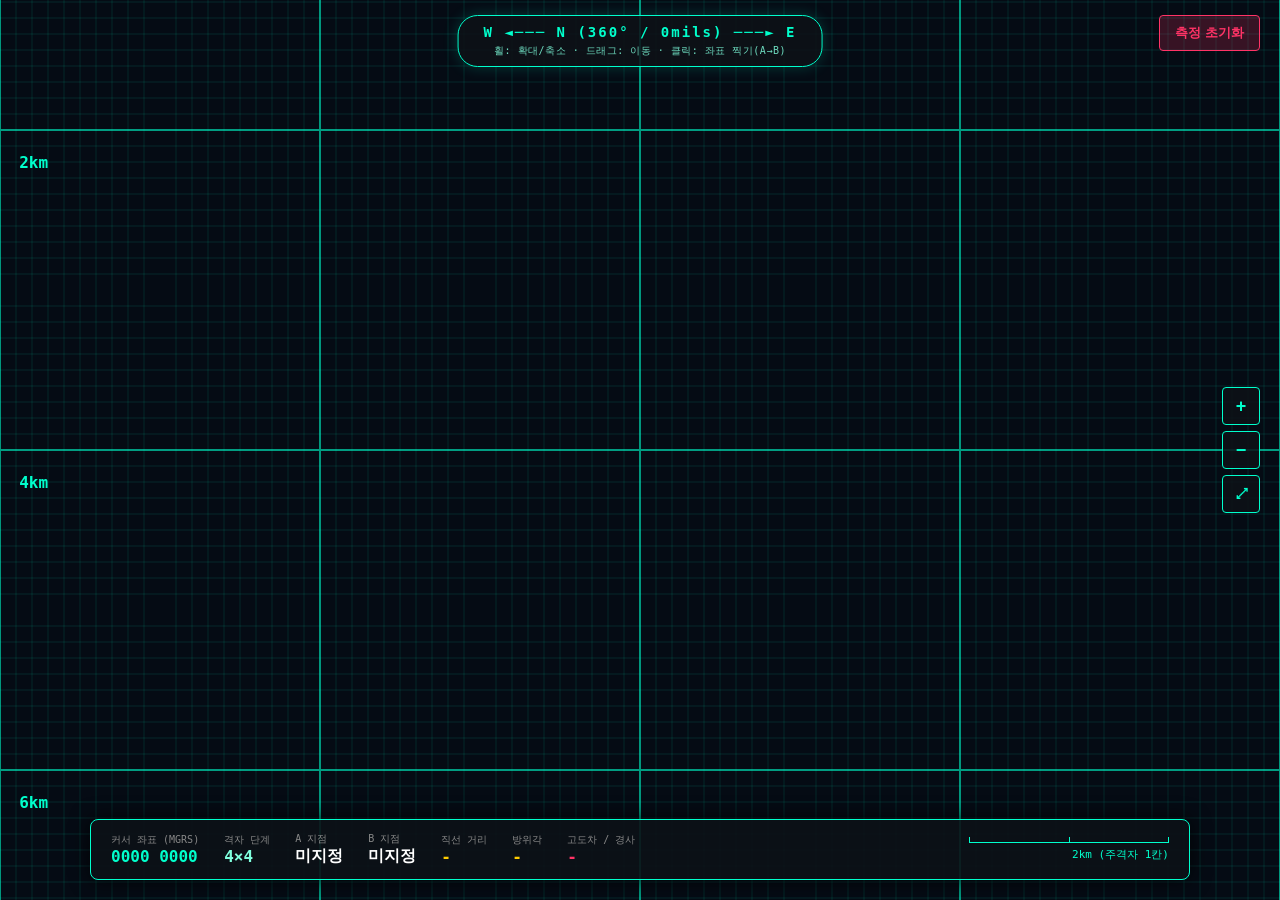
==== commit fc35e96a: "Add zoom/pan and tiered grid (4/8/16/32) to alg.html Camera is driven by the SVG viewBox: mouse whee" ====
--- a/alg.html
+++ b/alg.html
@@ -24,7 +24,9 @@
         svg {
             width: 100%; height: 100%;
             cursor: crosshair;
-        }
+            touch-action: none;
+        }
+        svg.panning { cursor: grabbing; }
 
         /* Top Compass Rose & North Indicator */
         #top-bar {
@@ -35,13 +37,16 @@
             border: 1px solid #00ffcc;
             padding: 8px 25px;
             border-radius: 20px;
-            display: flex; align-items: center; gap: 20px;
+            display: flex; flex-direction: column; align-items: center; gap: 4px;
             box-shadow: 0 0 15px rgba(0, 255, 204, 0.2);
             pointer-events: none;
             z-index: 10;
         }
         .compass-dial {
             font-weight: bold; font-size: 14px; letter-spacing: 2px;
+        }
+        .hint-text {
+            font-size: 10px; color: #7fffdd; letter-spacing: 0.5px; opacity: 0.85;
         }
 
         /* Bottom Status & Measurement Panel */
@@ -49,7 +54,7 @@
             position: absolute;
             bottom: 20px; left: 50%;
             transform: translateX(-50%);
-            width: 90%; max-width: 1000px;
+            width: 90%; max-width: 1100px;
             background: rgba(13, 17, 23, 0.9);
             border: 1px solid #00ffcc;
             border-radius: 8px;
@@ -59,7 +64,7 @@
             z-index: 10;
         }
 
-        .data-group { display: flex; gap: 25px; align-items: center; }
+        .data-group { display: flex; gap: 25px; align-items: center; flex-wrap: wrap; }
         .data-item { display: flex; flex-direction: column; }
         .data-label { font-size: 10px; color: #888; text-transform: uppercase; }
         .data-val { font-size: 16px; font-weight: bold; color: #fff; }
@@ -86,28 +91,52 @@
             font-weight: bold; cursor: pointer; z-index: 10;
         }
         #reset-btn:hover { background: #ff3366; color: #fff; }
+
+        /* Zoom Controls */
+        #zoom-controls {
+            position: absolute; right: 20px; top: 50%;
+            transform: translateY(-50%);
+            display: flex; flex-direction: column; gap: 6px;
+            z-index: 10;
+        }
+        #zoom-controls button {
+            width: 38px; height: 38px;
+            background: rgba(13, 17, 23, 0.85);
+            border: 1px solid #00ffcc; color: #00ffcc;
+            font-size: 18px; font-weight: bold; cursor: pointer;
+            border-radius: 4px;
+        }
+        #zoom-controls button:hover { background: #00ffcc; color: #050b14; }
+        #zoom-controls #zoom-view-reset { font-size: 13px; }
     </style>
 </head>
 <body>
 
 <div id="top-bar">
     <div class="compass-dial">W ◄─── N (360° / 0mils) ───► E</div>
+    <div class="hint-text">휠: 확대/축소 · 드래그: 이동 · 클릭: 좌표 찍기(A→B)</div>
 </div>
 
 <button id="reset-btn" onclick="resetPoints()">측정 초기화</button>
+
+<div id="zoom-controls">
+    <button id="zoom-in" title="확대">+</button>
+    <button id="zoom-out" title="축소">−</button>
+    <button id="zoom-view-reset" title="전체 보기">⤢</button>
+</div>
 
 <div id="map-container">
     <svg id="tactical-map" viewBox="0 0 800 800" xmlns="http://www.w3.org/2000/svg" preserveAspectRatio="xMidYMid slice">
         <!-- Erangel Map Background -->
         <image id="map-bg" href="https://i.namu.wiki/i/f6asAE-P2PFd6mjvkf4CsiHL124RyIB_GQGpdx5ji2eDI76JdxanQFujfTbrmp_6bkreEaMmOYPs2eShzTc8Fm5RllnZkVIzFEafrcjRE25VPxr7o76OiceMLHmypetDL50Q7qf6E-73jv4fs2tRjw.webp" width="800" height="800" preserveAspectRatio="none"/>
 
-        <!-- 100m Sub-Grid -->
+        <!-- 100m Fine Reference Mesh (always visible) -->
         <g id="sub-grid" stroke="rgba(0, 255, 204, 0.15)" stroke-width="0.5"></g>
 
-        <!-- 1km Major Grid (MGRS) -->
+        <!-- Zoom-dependent Major Grid (4 / 8 / 16 / 32 steps) -->
         <g id="major-grid" stroke="#00ffcc" stroke-width="1.2" opacity="0.6"></g>
 
-        <!-- MGRS Grid Labels -->
+        <!-- Major Grid Labels -->
         <g id="grid-labels" fill="#00ffcc" font-size="10" font-weight="bold"></g>
 
         <!-- Measurement Graphics Layer -->
@@ -118,8 +147,12 @@
 <div id="bottom-bar">
     <div class="data-group">
         <div class="data-item">
-            <span class="data-label">커서 좌표 (MGRS 8계단)</span>
+            <span class="data-label">커서 좌표 (MGRS)</span>
             <span class="data-val" id="cursor-pos" style="color: #00ffcc;">0000 0000</span>
+        </div>
+        <div class="data-item">
+            <span class="data-label">격자 단계</span>
+            <span class="data-val" id="grid-step" style="color: #7fffdd;">4×4</span>
         </div>
         <div class="data-item">
             <span class="data-label">A 지점</span>
@@ -145,8 +178,8 @@
 
     <!-- Scale Bar -->
     <div class="scale-container">
-        <div class="scale-bar"></div>
-        <div class="scale-text">1 km (주격자 1칸)</div>
+        <div class="scale-bar" id="scale-bar"></div>
+        <div class="scale-text" id="scale-text">2 km (주격자 1칸)</div>
     </div>
 </div>
 
@@ -156,42 +189,85 @@
     const subGrid = document.getElementById('sub-grid');
     const gridLabels = document.getElementById('grid-labels');
     const measureLayer = document.getElementById('measure-layer');
+    const gridStepEl = document.getElementById('grid-step');
+    const scaleTextEl = document.getElementById('scale-text');
+    const scaleBarEl = document.getElementById('scale-bar');
+
+    const WORLD = 800;           // full map extent in SVG world units
+    const MIN_VB = WORLD / 16;   // deepest zoom-in (scale 16x)
+    const MAX_VB = WORLD;        // fully zoomed-out (scale 1x)
+
+    // viewBox state -- the "camera" window into the 800x800 world
+    let vb = { x: 0, y: 0, w: WORLD, h: WORLD };
+    let currentStep = null; // 4, 8, 16 or 32
 
     let pointA = null;
     let pointB = null;
 
-    // Grid Initialization
-    function initGrid() {
+    // Panning / click-vs-drag state
+    let isPointerDown = false;
+    let dragMoved = false;
+    let dragStartClient = null;
+    let dragStartVB = null;
+
+    // Fixed 100m fine mesh (drawn once, independent of zoom level)
+    function initSubGrid() {
         let subHtml = '';
+        for (let i = 0; i <= WORLD; i += 10) {
+            if (i % 100 !== 0) {
+                subHtml += `<line x1="${i}" y1="0" x2="${i}" y2="${WORLD}" />`;
+                subHtml += `<line x1="0" y1="${i}" x2="${WORLD}" y2="${i}" />`;
+            }
+        }
+        subGrid.innerHTML = subHtml;
+    }
+
+    // Determine grid density tier from current zoom scale
+    // scale ~1 (fully zoomed out) -> 4 divisions
+    // scale ~2                    -> 8 divisions
+    // scale ~4                    -> 16 divisions
+    // scale >=8                   -> 32 divisions (max detail)
+    function getGridStep(vbWidth) {
+        const scale = WORLD / vbWidth;
+        if (scale < 2) return 4;
+        if (scale < 4) return 8;
+        if (scale < 8) return 16;
+        return 32;
+    }
+
+    function formatLabel(worldUnits) {
+        const meters = Math.round(worldUnits * 10);
+        if (meters === 0) return '0';
+        if (meters % 1000 === 0) return `${meters / 1000}km`;
+        if (meters >= 1000) return `${(meters / 1000).toFixed(1)}km`;
+        return `${meters}m`;
+    }
+
+    // Rebuild the major grid lines/labels only when the step tier changes
+    function rebuildMajorGrid(step) {
+        currentStep = step;
+        const cell = WORLD / step;
         let majorHtml = '';
         let labelHtml = '';
 
-        for (let i = 0; i <= 800; i += 10) {
-            if (i % 100 !== 0) {
-                subHtml += `<line x1="${i}" y1="0" x2="${i}" y2="800" />`;
-                subHtml += `<line x1="0" y1="${i}" x2="800" y2="${i}" />`;
-            }
-        }
-        subGrid.innerHTML = subHtml;
-
-        for (let i = 0; i <= 800; i += 100) {
-            majorHtml += `<line x1="${i}" y1="0" x2="${i}" y2="800" />`;
-            majorHtml += `<line x1="0" y1="${i}" x2="800" y2="${i}" />`;
-            
-            let val = (i / 100).toString().padStart(2, '0');
-            if (i < 800) {
-                labelHtml += `<text x="${i + 4}" y="14">${val}</text>`;
-                labelHtml += `<text x="4" y="${i + 96}">${val}</text>`;
+        const off = cell * 0.06; // keeps label offset proportional to the current cell size
+        for (let i = 0; i <= WORLD; i += cell) {
+            majorHtml += `<line x1="${i}" y1="0" x2="${i}" y2="${WORLD}" />`;
+            majorHtml += `<line x1="0" y1="${i}" x2="${WORLD}" y2="${i}" />`;
+            if (i < WORLD) {
+                labelHtml += `<text x="${i + off}" y="${off * 2}">${formatLabel(i)}</text>`;
+                labelHtml += `<text x="${off}" y="${i + off * 2}">${formatLabel(i)}</text>`;
             }
         }
         majorGrid.innerHTML = majorHtml;
         gridLabels.innerHTML = labelHtml;
-    }
-
-    // Convert SVG Coordinates to MGRS
+        gridStepEl.innerText = `${step}×${step}`;
+    }
+
+    // Convert SVG world Coordinates to MGRS (10m precision, unaffected by zoom)
     function pxToMGRS(x, y) {
         let easting = Math.floor(x * 10).toString().padStart(4, '0');
-        let northing = Math.floor((800 - y) * 10).toString().padStart(4, '0');
+        let northing = Math.floor((WORLD - y) * 10).toString().padStart(4, '0');
         return `${easting} ${northing}`;
     }
 
@@ -210,19 +286,115 @@
         return Math.max(2, Math.round(alt));
     }
 
-    // Mouse Move Event
+    // Screen (client) px -> World (SVG) coordinates, honoring current viewBox
+    function screenToWorld(clientX, clientY) {
+        const rect = svg.getBoundingClientRect();
+        return {
+            x: vb.x + (clientX - rect.left) / rect.width * vb.w,
+            y: vb.y + (clientY - rect.top) / rect.height * vb.h
+        };
+    }
+
+    function clamp(val, min, max) { return Math.min(Math.max(val, min), max); }
+
+    function clampViewBox() {
+        vb.w = clamp(vb.w, MIN_VB, MAX_VB);
+        vb.h = vb.w;
+        vb.x = clamp(vb.x, 0, WORLD - vb.w);
+        vb.y = clamp(vb.y, 0, WORLD - vb.h);
+    }
+
+    // Apply viewBox to the SVG and refresh everything that depends on zoom scale
+    function applyViewBox() {
+        svg.setAttribute('viewBox', `${vb.x} ${vb.y} ${vb.w} ${vb.h}`);
+
+        const k = vb.w / WORLD; // world-unit scale factor to keep on-screen sizes stable
+        majorGrid.setAttribute('stroke-width', (1.2 * k).toFixed(3));
+        subGrid.setAttribute('stroke-width', (0.5 * k).toFixed(3));
+        gridLabels.setAttribute('font-size', (10 * k).toFixed(2));
+
+        const step = getGridStep(vb.w);
+        if (step !== currentStep) rebuildMajorGrid(step);
+
+        renderMeasure(k);
+        updateScaleUI();
+    }
+
+    // Zoom in/out, keeping the given world point fixed under the cursor
+    function zoomAt(worldX, worldY, factor) {
+        const newW = clamp(vb.w * factor, MIN_VB, MAX_VB);
+        const ratio = newW / vb.w;
+        vb.x = worldX - (worldX - vb.x) * ratio;
+        vb.y = worldY - (worldY - vb.y) * ratio;
+        vb.w = newW;
+        vb.h = newW;
+        clampViewBox();
+        applyViewBox();
+    }
+
+    function zoomAtCenter(factor) {
+        zoomAt(vb.x + vb.w / 2, vb.y + vb.h / 2, factor);
+    }
+
+    function resetView() {
+        vb = { x: 0, y: 0, w: WORLD, h: WORLD };
+        applyViewBox();
+    }
+
+    // Mouse wheel zoom, centered on cursor
+    svg.addEventListener('wheel', (e) => {
+        e.preventDefault();
+        const world = screenToWorld(e.clientX, e.clientY);
+        const factor = e.deltaY < 0 ? 0.85 : 1 / 0.85;
+        zoomAt(world.x, world.y, factor);
+    }, { passive: false });
+
+    document.getElementById('zoom-in').addEventListener('click', () => zoomAtCenter(0.7));
+    document.getElementById('zoom-out').addEventListener('click', () => zoomAtCenter(1 / 0.7));
+    document.getElementById('zoom-view-reset').addEventListener('click', resetView);
+
+    // Pointer down: could become either a pan (drag) or a click (place point)
+    svg.addEventListener('mousedown', (e) => {
+        isPointerDown = true;
+        dragMoved = false;
+        dragStartClient = { x: e.clientX, y: e.clientY };
+        dragStartVB = { x: vb.x, y: vb.y };
+    });
+
     svg.addEventListener('mousemove', (e) => {
-        const rect = svg.getBoundingClientRect();
-        const x = (e.clientX - rect.left) * (800 / rect.width);
-        const y = (e.clientY - rect.top) * (800 / rect.height);
-        document.getElementById('cursor-pos').innerText = pxToMGRS(x, y);
+        if (isPointerDown) {
+            const rect = svg.getBoundingClientRect();
+            const dxScreen = e.clientX - dragStartClient.x;
+            const dyScreen = e.clientY - dragStartClient.y;
+            if (!dragMoved && Math.hypot(dxScreen, dyScreen) > 4) {
+                dragMoved = true;
+                svg.classList.add('panning');
+            }
+            if (dragMoved) {
+                vb.x = dragStartVB.x - dxScreen * (vb.w / rect.width);
+                vb.y = dragStartVB.y - dyScreen * (vb.h / rect.height);
+                clampViewBox();
+                applyViewBox();
+            }
+        }
+
+        const world = screenToWorld(e.clientX, e.clientY);
+        document.getElementById('cursor-pos').innerText = pxToMGRS(world.x, world.y);
     });
 
-    // Click Event to Pick Points
-    svg.addEventListener('click', (e) => {
-        const rect = svg.getBoundingClientRect();
-        const x = (e.clientX - rect.left) * (800 / rect.width);
-        const y = (e.clientY - rect.top) * (800 / rect.height);
+    window.addEventListener('mouseup', (e) => {
+        if (!isPointerDown) return;
+        isPointerDown = false;
+        svg.classList.remove('panning');
+
+        if (!dragMoved) {
+            handlePointClick(e);
+        }
+    });
+
+    // Click (no drag) -> pick measurement points
+    function handlePointClick(e) {
+        const { x, y } = screenToWorld(e.clientX, e.clientY);
 
         if (!pointA) {
             pointA = { x, y, mgrs: pxToMGRS(x, y), alt: estimateAltitude(x, y) };
@@ -237,27 +409,13 @@
             document.getElementById('pt-a').innerText = pointA.mgrs;
             document.getElementById('pt-b').innerText = "미지정";
         }
+        renderMeasure(vb.w / WORLD);
         updateMeasurement();
-    });
-
-    // Update Measurement Calculations & Overlay Render
+    }
+
+    // Update Distance/Azimuth/Elevation Calculations
     function updateMeasurement() {
-        let html = '';
-
-        if (pointA) {
-            html += `<circle cx="${pointA.x}" cy="${pointA.y}" r="6" fill="#00ffcc" stroke="#ffffff" stroke-width="1.5"/>`;
-            html += `<text x="${pointA.x + 8}" y="${pointA.y - 8}" fill="#00ffcc" font-size="12" font-weight="bold">A (${pointA.alt}m)</text>`;
-        }
-
-        if (pointB) {
-            html += `<circle cx="${pointB.x}" cy="${pointB.y}" r="6" fill="#ffcc00" stroke="#ffffff" stroke-width="1.5"/>`;
-            html += `<text x="${pointB.x + 8}" y="${pointB.y - 8}" fill="#ffcc00" font-size="12" font-weight="bold">B (${pointB.alt}m)</text>`;
-        }
-
         if (pointA && pointB) {
-            // Distance Line
-            html += `<line x1="${pointA.x}" y1="${pointA.y}" x2="${pointB.x}" y2="${pointB.y}" stroke="#ffcc00" stroke-width="2" stroke-dasharray="4,4"/>`;
-
             let dx = (pointB.x - pointA.x) * 10;
             let dy = (pointA.y - pointB.y) * 10; // Invert SVG Y-axis
 
@@ -272,13 +430,32 @@
 
             document.getElementById('calc-dist').innerText = `${dist3D.toFixed(0)}m`;
             document.getElementById('calc-azimuth').innerText = `${angle.toFixed(1)}°`;
-            
+
             let elevationText = `${dAlt >= 0 ? '+' : ''}${dAlt}m (${slope.toFixed(1)}%)`;
             document.getElementById('calc-elevation').innerText = elevationText;
         } else {
             document.getElementById('calc-dist').innerText = "-";
             document.getElementById('calc-azimuth').innerText = "-";
             document.getElementById('calc-elevation').innerText = "-";
+        }
+    }
+
+    // Redraw point markers / distance line, sized to stay legible at any zoom level
+    function renderMeasure(k) {
+        let html = '';
+
+        if (pointA) {
+            html += `<circle cx="${pointA.x}" cy="${pointA.y}" r="${6 * k}" fill="#00ffcc" stroke="#ffffff" stroke-width="${1.5 * k}"/>`;
+            html += `<text x="${pointA.x + 8 * k}" y="${pointA.y - 8 * k}" fill="#00ffcc" font-size="${12 * k}" font-weight="bold">A (${pointA.alt}m)</text>`;
+        }
+
+        if (pointB) {
+            html += `<circle cx="${pointB.x}" cy="${pointB.y}" r="${6 * k}" fill="#ffcc00" stroke="#ffffff" stroke-width="${1.5 * k}"/>`;
+            html += `<text x="${pointB.x + 8 * k}" y="${pointB.y - 8 * k}" fill="#ffcc00" font-size="${12 * k}" font-weight="bold">B (${pointB.alt}m)</text>`;
+        }
+
+        if (pointA && pointB) {
+            html += `<line x1="${pointA.x}" y1="${pointA.y}" x2="${pointB.x}" y2="${pointB.y}" stroke="#ffcc00" stroke-width="${2 * k}" stroke-dasharray="${4 * k},${4 * k}"/>`;
         }
 
         measureLayer.innerHTML = html;
@@ -295,7 +472,20 @@
         document.getElementById('calc-elevation').innerText = "-";
     }
 
-    initGrid();
+    // Scale bar reflects the real-world size of one current major grid cell
+    function updateScaleUI() {
+        const rect = svg.getBoundingClientRect();
+        const cellWorldUnits = WORLD / currentStep;
+        const cellMeters = cellWorldUnits * 10;
+
+        scaleTextEl.innerText = `${formatLabel(cellWorldUnits)} (주격자 1칸)`;
+
+        const barPx = (cellWorldUnits / vb.w) * rect.width;
+        scaleBarEl.style.width = `${clamp(barPx, 20, 200)}px`;
+    }
+
+    initSubGrid();
+    applyViewBox();
 </script>
 </body>
 </html>
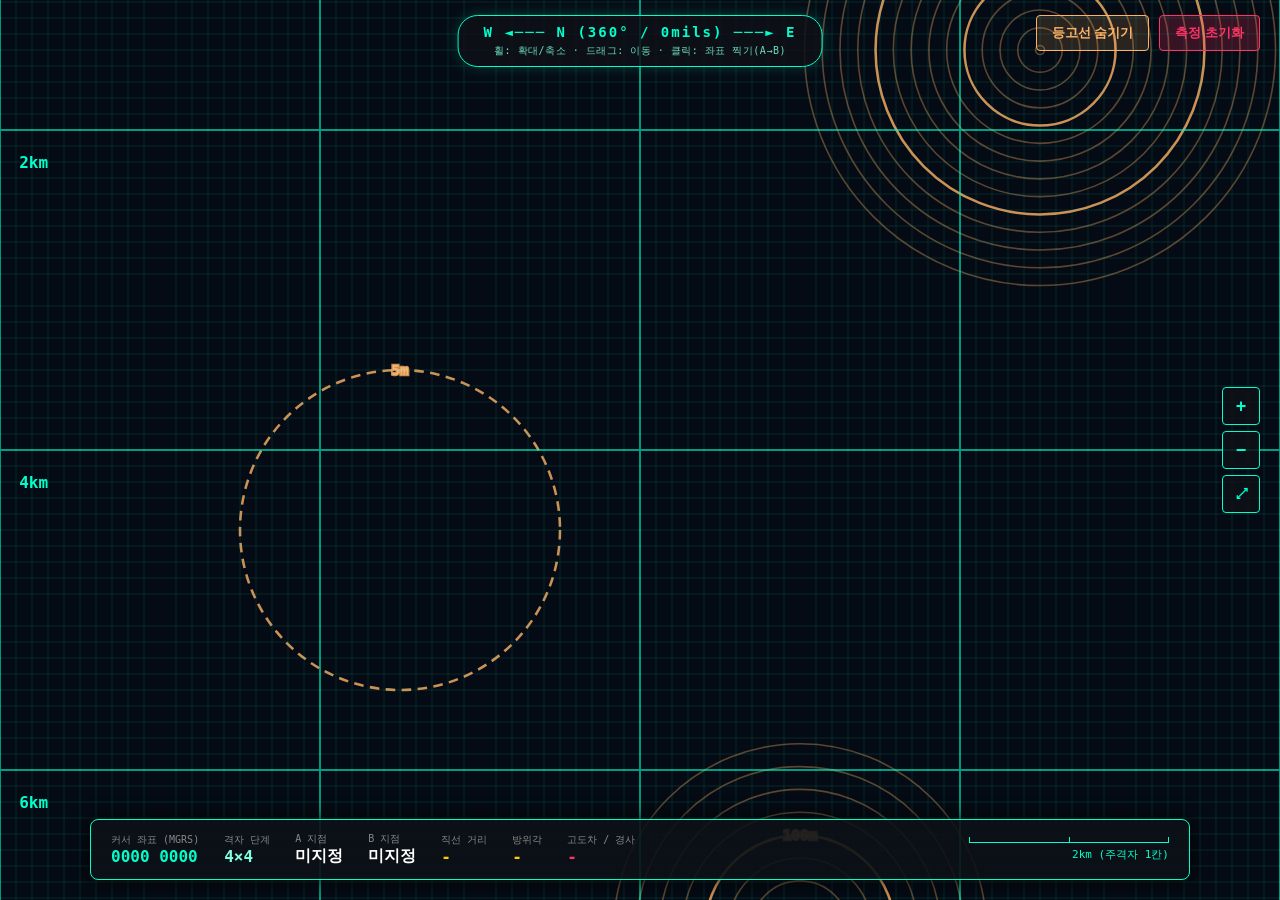
==== commit 6be48228: "Add contour lines to alg.html, toggleable like pubgmap.io Contours are derived analytically from the" ====
--- a/alg.html
+++ b/alg.html
@@ -82,15 +82,27 @@
         }
         .scale-text { font-size: 11px; color: #00ffcc; }
 
-        /* Reset Floating Button */
+        /* Top-right floating buttons */
+        #top-right-controls {
+            position: absolute; top: 15px; right: 20px;
+            display: flex; gap: 10px; z-index: 10;
+        }
         #reset-btn {
-            position: absolute; top: 15px; right: 20px;
             background: rgba(255, 51, 102, 0.2);
             border: 1px solid #ff3366; color: #ff3366;
             padding: 8px 15px; border-radius: 4px;
-            font-weight: bold; cursor: pointer; z-index: 10;
+            font-weight: bold; cursor: pointer;
         }
         #reset-btn:hover { background: #ff3366; color: #fff; }
+
+        #contour-toggle {
+            background: rgba(255, 178, 102, 0.15);
+            border: 1px solid #ffb266; color: #ffb266;
+            padding: 8px 15px; border-radius: 4px;
+            font-weight: bold; cursor: pointer;
+        }
+        #contour-toggle:hover { background: #ffb266; color: #050b14; }
+        #contour-toggle.off { opacity: 0.5; }
 
         /* Zoom Controls */
         #zoom-controls {
@@ -117,7 +129,10 @@
     <div class="hint-text">휠: 확대/축소 · 드래그: 이동 · 클릭: 좌표 찍기(A→B)</div>
 </div>
 
-<button id="reset-btn" onclick="resetPoints()">측정 초기화</button>
+<div id="top-right-controls">
+    <button id="contour-toggle" onclick="toggleContours()">등고선 숨기기</button>
+    <button id="reset-btn" onclick="resetPoints()">측정 초기화</button>
+</div>
 
 <div id="zoom-controls">
     <button id="zoom-in" title="확대">+</button>
@@ -129,6 +144,10 @@
     <svg id="tactical-map" viewBox="0 0 800 800" xmlns="http://www.w3.org/2000/svg" preserveAspectRatio="xMidYMid slice">
         <!-- Erangel Map Background -->
         <image id="map-bg" href="https://i.namu.wiki/i/f6asAE-P2PFd6mjvkf4CsiHL124RyIB_GQGpdx5ji2eDI76JdxanQFujfTbrmp_6bkreEaMmOYPs2eShzTc8Fm5RllnZkVIzFEafrcjRE25VPxr7o76OiceMLHmypetDL50Q7qf6E-73jv4fs2tRjw.webp" width="800" height="800" preserveAspectRatio="none"/>
+
+        <!-- Contour Lines (derived from the simulated altitude model) -->
+        <g id="contour-layer" fill="none" stroke="rgba(255, 178, 102, 0.35)"></g>
+        <g id="contour-index-layer" fill="rgba(255, 210, 160, 0.9)" stroke="rgba(255, 178, 102, 0.8)" font-weight="bold" text-anchor="middle"></g>
 
         <!-- 100m Fine Reference Mesh (always visible) -->
         <g id="sub-grid" stroke="rgba(0, 255, 204, 0.15)" stroke-width="0.5"></g>
@@ -189,9 +208,14 @@
     const subGrid = document.getElementById('sub-grid');
     const gridLabels = document.getElementById('grid-labels');
     const measureLayer = document.getElementById('measure-layer');
+    const contourLayer = document.getElementById('contour-layer');
+    const contourIndexLayer = document.getElementById('contour-index-layer');
+    const contourToggleBtn = document.getElementById('contour-toggle');
     const gridStepEl = document.getElementById('grid-step');
     const scaleTextEl = document.getElementById('scale-text');
     const scaleBarEl = document.getElementById('scale-bar');
+
+    let contoursVisible = true;
 
     const WORLD = 800;           // full map extent in SVG world units
     const MIN_VB = WORLD / 16;   // deepest zoom-in (scale 16x)
@@ -271,19 +295,63 @@
         return `${easting} ${northing}`;
     }
 
+    // Simulated Topographic Profile for Erangel: two radial hills + one depressed plateau
+    const BASE_ALT = 15; // Sea-level baseline
+    const HILLS = [
+        { name: 'Stalber',   cx: 650, cy: 150, maxR: 150, rate: 1.8 },
+        { name: 'Mili Hill', cx: 500, cy: 700, maxR: 120, rate: 1.4 }
+    ];
+    const PLATEAU = { cx: 250, cy: 450, r: 100, drop: 10 };
+    const CONTOUR_INTERVAL = 20; // meters between contour lines
+    const INDEX_INTERVAL = 100;  // meters between bold, labeled "index" contours
+
     // Estimate Terrain Altitude (Simulated Topographic Profile for Erangel)
     function estimateAltitude(x, y) {
-        // High altitude zones: Stalber, Sosnovka Mountain, Rozhok Hills
-        let distStalber = Math.hypot(x - 650, y - 150);
-        let distMiliHill = Math.hypot(x - 500, y - 700);
-        let distGatkaPlains = Math.hypot(x - 250, y - 450);
-
-        let alt = 15; // Sea-level baseline
-        if (distStalber < 150) alt += (150 - distStalber) * 1.8;
-        if (distMiliHill < 120) alt += (120 - distMiliHill) * 1.4;
-        if (distGatkaPlains < 100) alt -= 10;
+        let alt = BASE_ALT;
+        HILLS.forEach(h => {
+            const d = Math.hypot(x - h.cx, y - h.cy);
+            if (d < h.maxR) alt += (h.maxR - d) * h.rate;
+        });
+        if (Math.hypot(x - PLATEAU.cx, y - PLATEAU.cy) < PLATEAU.r) alt -= PLATEAU.drop;
 
         return Math.max(2, Math.round(alt));
+    }
+
+    // Build contour rings analytically from the altitude model above (each hill's
+    // altitude is purely radial, so a contour at a given elevation is an exact circle)
+    function buildContours() {
+        let normalHtml = '';
+        let indexHtml = '';
+
+        HILLS.forEach(hill => {
+            const peakAlt = BASE_ALT + hill.maxR * hill.rate;
+            const startLevel = Math.ceil((BASE_ALT + 1) / CONTOUR_INTERVAL) * CONTOUR_INTERVAL;
+            for (let level = startLevel; level < peakAlt; level += CONTOUR_INTERVAL) {
+                const d = hill.maxR - (level - BASE_ALT) / hill.rate;
+                if (d <= 0 || d > hill.maxR) continue;
+                if (level % INDEX_INTERVAL === 0) {
+                    indexHtml += `<circle cx="${hill.cx}" cy="${hill.cy}" r="${d.toFixed(2)}" fill="none"/>`;
+                    indexHtml += `<text x="${hill.cx}" y="${(hill.cy - d + 3).toFixed(2)}">${level}m</text>`;
+                } else {
+                    normalHtml += `<circle cx="${hill.cx}" cy="${hill.cy}" r="${d.toFixed(2)}"/>`;
+                }
+            }
+        });
+
+        // Gatka Plains: a flat depressed area, shown as a single dashed boundary
+        indexHtml += `<circle cx="${PLATEAU.cx}" cy="${PLATEAU.cy}" r="${PLATEAU.r}" fill="none" stroke-dasharray="6,4"/>`;
+        indexHtml += `<text x="${PLATEAU.cx}" y="${PLATEAU.cy - PLATEAU.r + 3}">${BASE_ALT - PLATEAU.drop}m</text>`;
+
+        contourLayer.innerHTML = normalHtml;
+        contourIndexLayer.innerHTML = indexHtml;
+    }
+
+    function toggleContours() {
+        contoursVisible = !contoursVisible;
+        contourLayer.style.display = contoursVisible ? '' : 'none';
+        contourIndexLayer.style.display = contoursVisible ? '' : 'none';
+        contourToggleBtn.innerText = contoursVisible ? '등고선 숨기기' : '등고선 표시';
+        contourToggleBtn.classList.toggle('off', !contoursVisible);
     }
 
     // Screen (client) px -> World (SVG) coordinates, honoring current viewBox
@@ -312,6 +380,9 @@
         majorGrid.setAttribute('stroke-width', (1.2 * k).toFixed(3));
         subGrid.setAttribute('stroke-width', (0.5 * k).toFixed(3));
         gridLabels.setAttribute('font-size', (10 * k).toFixed(2));
+        contourLayer.setAttribute('stroke-width', (1 * k).toFixed(3));
+        contourIndexLayer.setAttribute('stroke-width', (1.6 * k).toFixed(3));
+        contourIndexLayer.setAttribute('font-size', (9 * k).toFixed(2));
 
         const step = getGridStep(vb.w);
         if (step !== currentStep) rebuildMajorGrid(step);
@@ -485,6 +556,7 @@
     }
 
     initSubGrid();
+    buildContours();
     applyViewBox();
 </script>
 </body>
